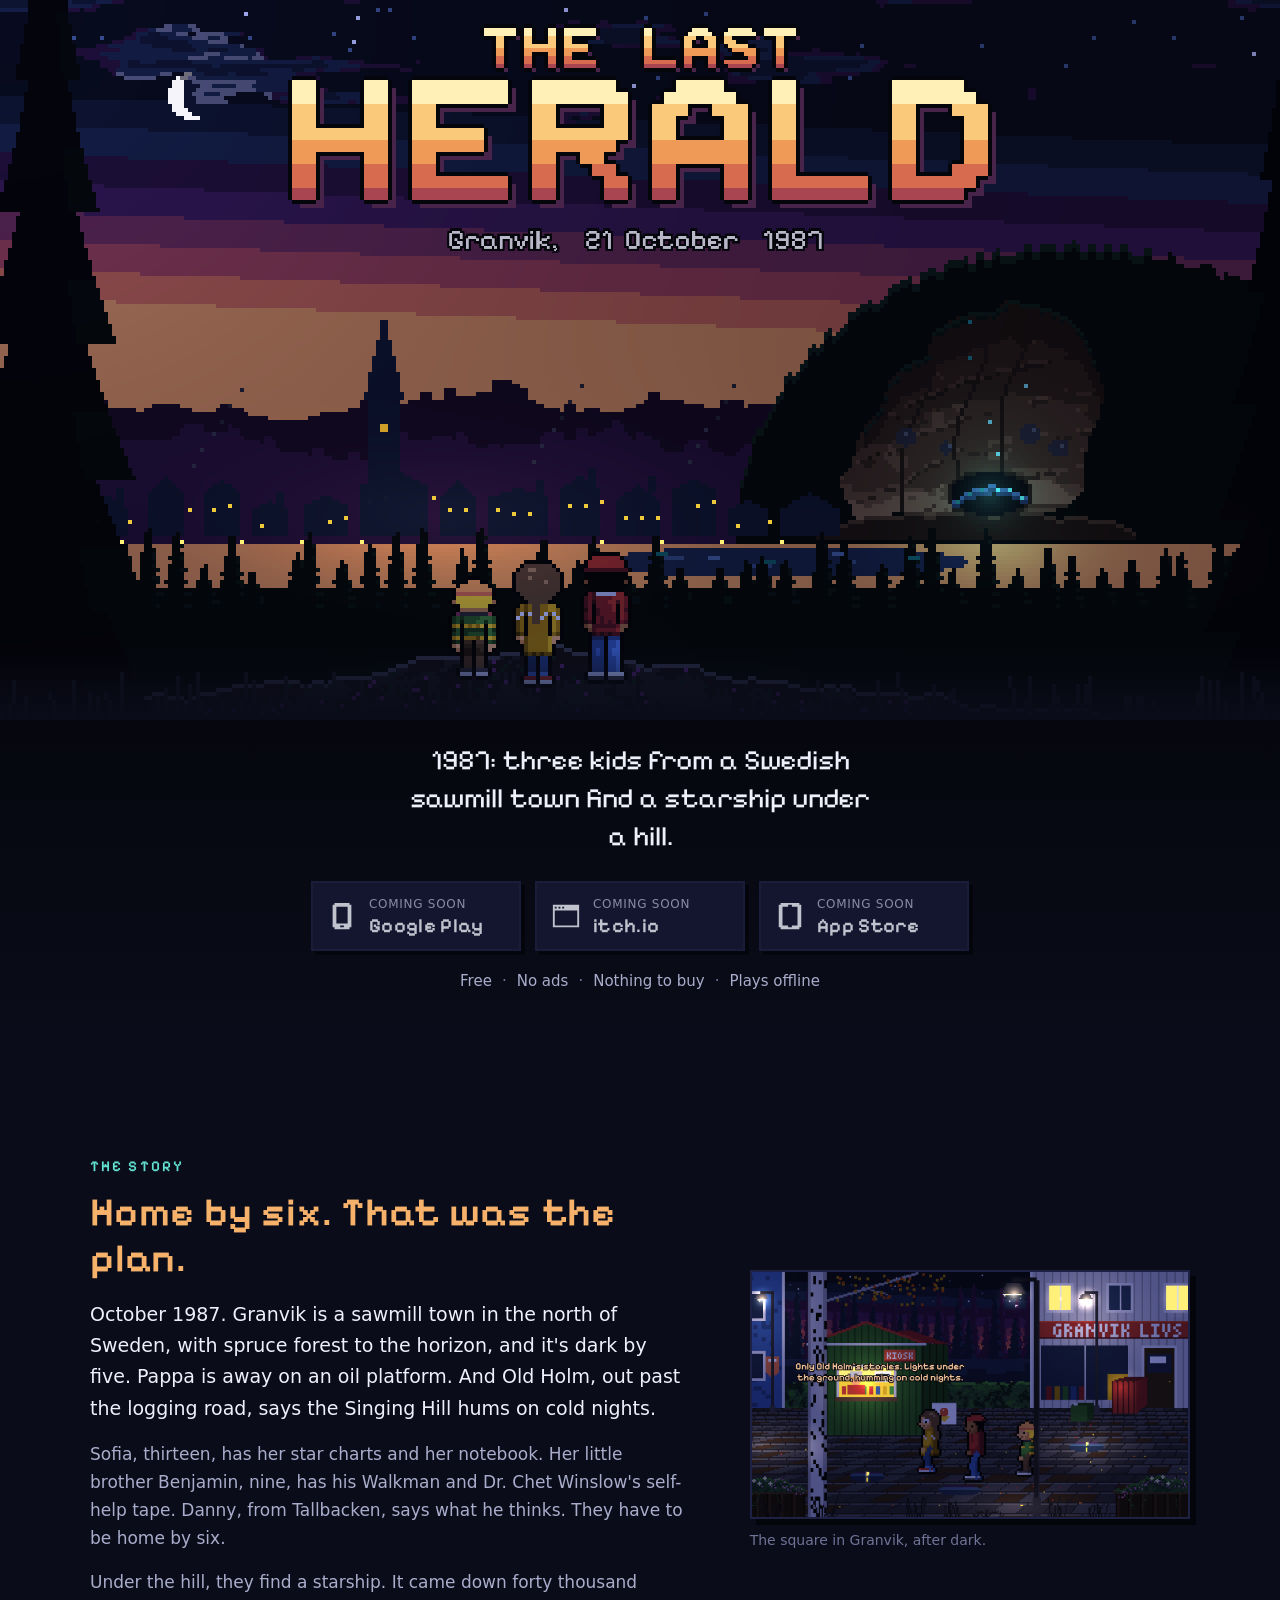
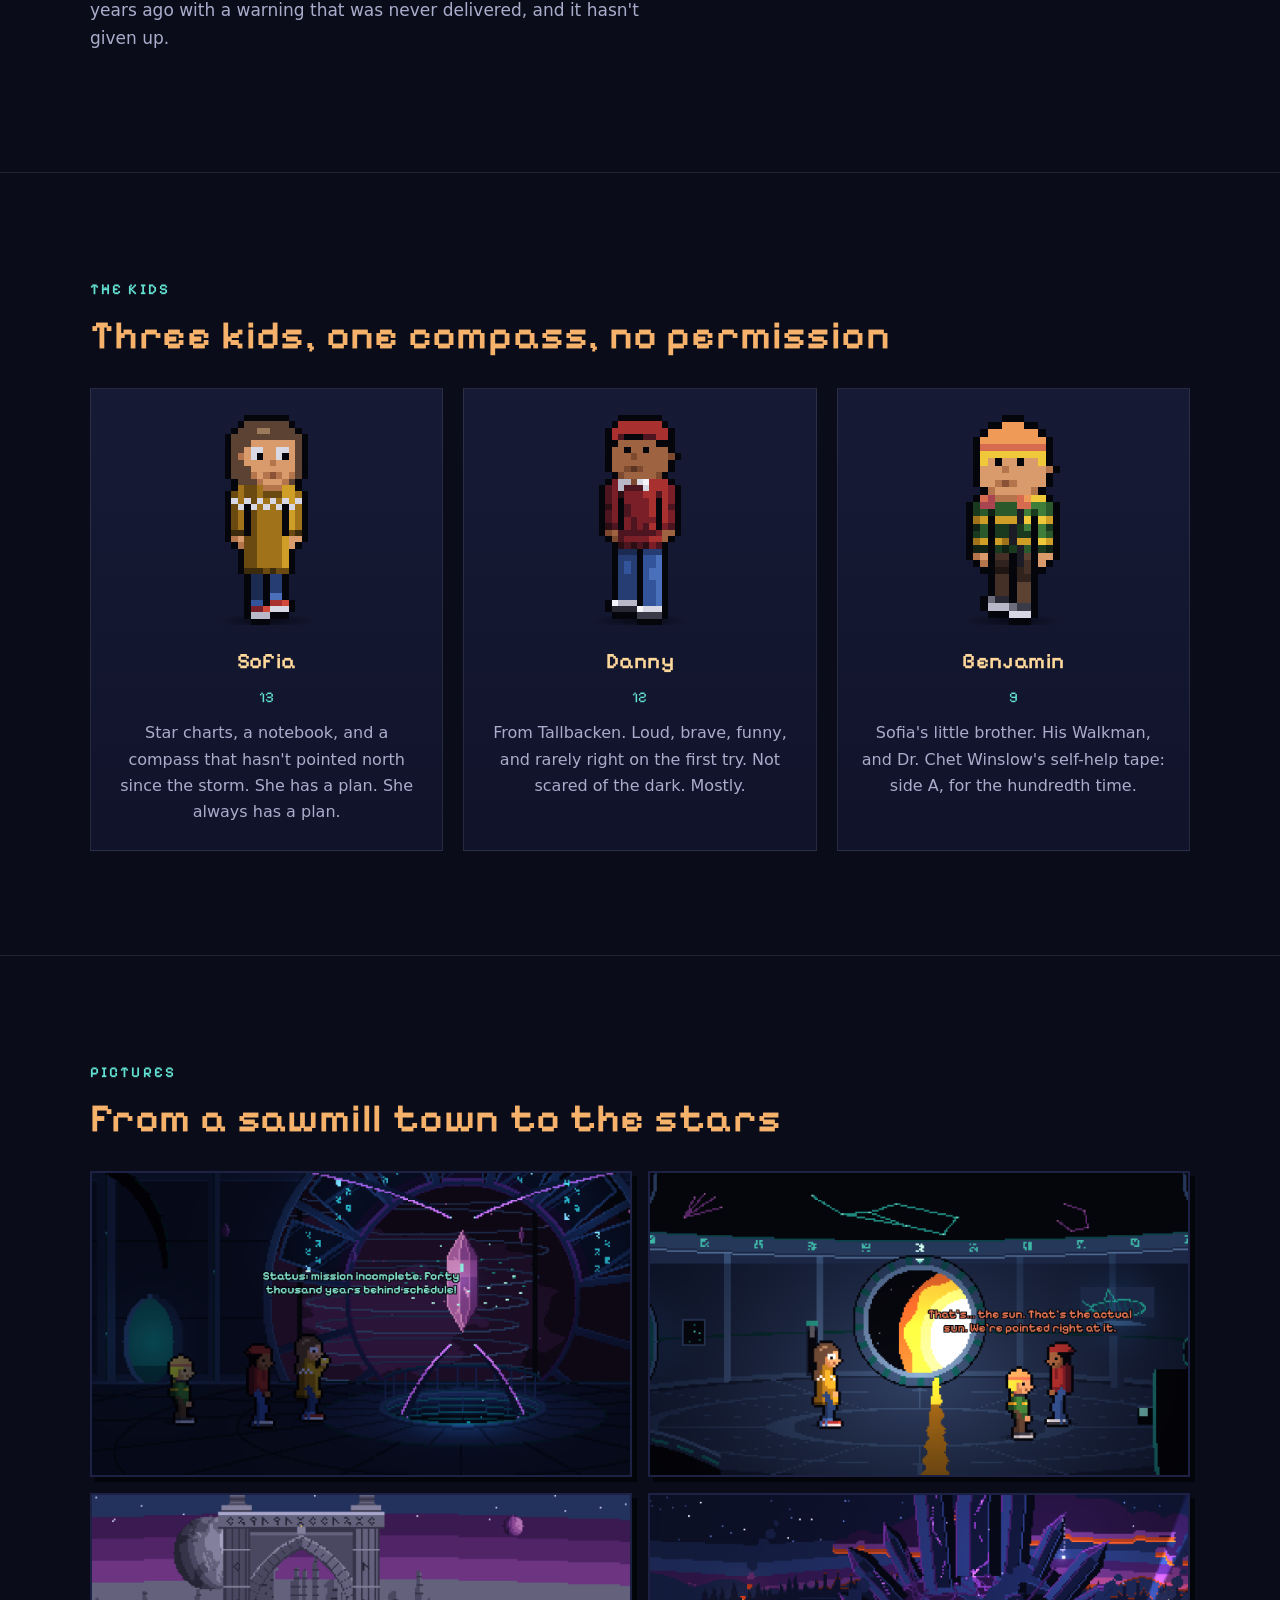
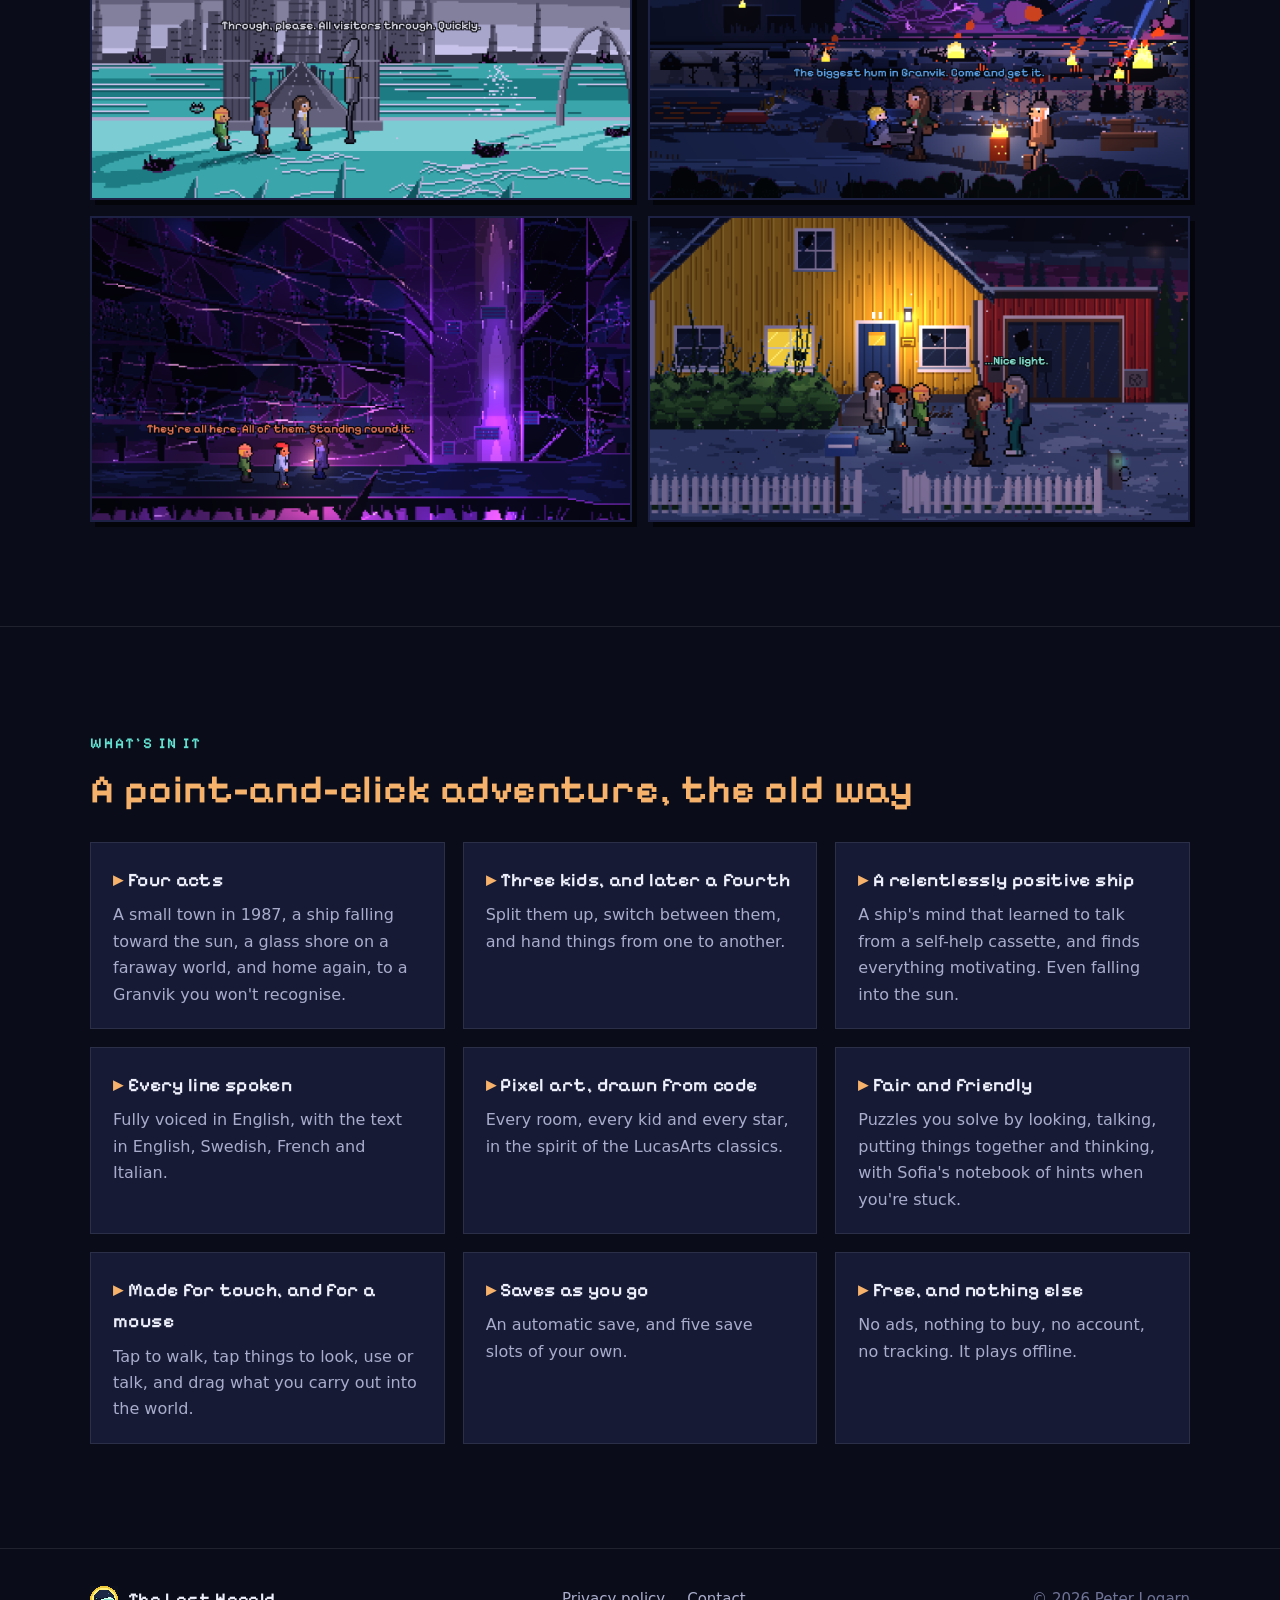
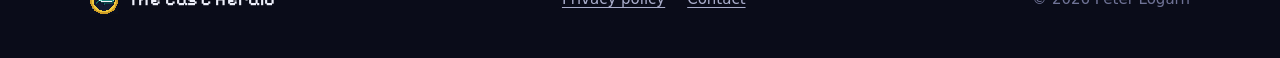
==== index.html @ 747a3407 "The Last Herald's website: the game (the story, the kids, pictures, what's in it, and buttons for Go" ====
<!doctype html>
<html lang="en">
<head>
  <meta charset="utf-8">
  <meta name="viewport" content="width=device-width, initial-scale=1">
  <title>The Last Herald</title>
  <meta name="description" content="October 1987: three kids from a Swedish sawmill town find a starship under a hill. A free point-and-click adventure in the spirit of the LucasArts classics.">
  <meta name="theme-color" content="#0a0c19">
  <link rel="icon" type="image/png" href="assets/icon-512.png">
  <link rel="apple-touch-icon" href="assets/icon-512.png">
  <meta property="og:type" content="website">
  <meta property="og:title" content="The Last Herald">
  <meta property="og:description" content="1987: three kids from a Swedish sawmill town find a starship under a hill. A free point-and-click adventure.">
  <meta property="og:image" content="https://logge.github.io/last-herald/assets/feature-graphic.png">
  <meta property="og:url" content="https://logge.github.io/last-herald/">
  <meta name="twitter:card" content="summary_large_image">
  <link rel="stylesheet" href="css/site.css">
</head>
<body>

<header class="hero">
  <div class="hero-art">
    <img class="pixel" src="assets/screens/1-title.png" width="2880" height="1620" alt="The Last Herald: three kids on a hill at dusk, looking down at Granvik and the glowing hill across the valley.">
  </div>
  <div class="hero-text wrap">
    <h1>The Last Herald</h1>
    <p class="tagline">1987: three kids from a Swedish sawmill town find a starship under a hill.</p>
    <div class="stores">
      <a class="btn soon" data-store="play" aria-disabled="true">
        <svg viewBox="0 0 16 16" aria-hidden="true"><path fill="currentColor" d="M4 1h8v1h1v12h-1v1H4v-1H3V2h1zm1 2v9h6V3zm2 10v1h2v-1z"/></svg>
        <span><small>Coming soon</small><b>Google Play</b></span>
      </a>
      <a class="btn soon" data-store="itch" aria-disabled="true">
        <svg viewBox="0 0 16 16" aria-hidden="true"><path fill="currentColor" d="M1 2h14v12H1zm1 3v8h12V5zm0-2v1h1V3zm2 0v1h1V3zm2 0v1h1V3z"/></svg>
        <span><small>Coming soon</small><b>itch.io</b></span>
      </a>
      <a class="btn soon" data-store="apple" aria-disabled="true">
        <svg viewBox="0 0 16 16" aria-hidden="true"><path fill="currentColor" d="M3 1h10v1h1v12h-1v1H3v-1H2V2h1zm1 2v10h8V3zm3-1v1h2V2zm0 11v1h2v-1z"/></svg>
        <span><small>Coming soon</small><b>App Store</b></span>
      </a>
    </div>
    <p class="facts"><span>Free</span><span>No ads</span><span>Nothing to buy</span><span>Plays offline</span></p>
  </div>
</header>

<main>
  <section id="story">
    <div class="wrap story">
      <div>
        <span class="eyebrow">The story</span>
        <h2>Home by six. That was the plan.</h2>
        <p>October 1987. Granvik is a sawmill town in the north of Sweden, with spruce forest to the horizon, and it's dark by five. Pappa is away on an oil platform. And Old Holm, out past the logging road, says the Singing Hill hums on cold nights.</p>
        <p>Sofia, thirteen, has her star charts and her notebook. Her little brother Benjamin, nine, has his Walkman and Dr. Chet Winslow's self-help tape. Danny, from Tallbacken, says what he thinks. They have to be home by six.</p>
        <p>Under the hill, they find a starship. It came down forty thousand years ago with a warning that was never delivered, and it hasn't given up.</p>
      </div>
      <figure>
        <img class="framed" src="assets/screens/2-square.png" width="2880" height="1620" loading="lazy" alt="The three kids in Granvik's square at night, by the kiosk and the grocery shop.">
        <figcaption>The square in Granvik, after dark.</figcaption>
      </figure>
    </div>
  </section>

  <section id="kids">
    <div class="wrap">
      <span class="eyebrow">The kids</span>
      <h2>Three kids, one compass, no permission</h2>
      <div class="kids">
        <article class="kid">
          <div class="stage"><img class="pixel" src="assets/kids/sofia.png" width="104" height="264" alt="Sofia, in her mustard knitted sweater and red sneakers."></div>
          <h3>Sofia</h3>
          <div class="age">13</div>
          <p>Star charts, a notebook, and a compass that hasn't pointed north since the storm. She has a plan. She always has a plan.</p>
        </article>
        <article class="kid">
          <div class="stage"><img class="pixel" src="assets/kids/danny.png" width="104" height="264" alt="Danny, in his red sweater, jeans and a red cap worn backwards."></div>
          <h3>Danny</h3>
          <div class="age">12</div>
          <p>From Tallbacken. Loud, brave, funny, and rarely right on the first try. Not scared of the dark. Mostly.</p>
        </article>
        <article class="kid">
          <div class="stage"><img class="pixel" src="assets/kids/benjamin.png" width="104" height="232" alt="Benjamin, in his striped sweater and beanie, headphones round his neck."></div>
          <h3>Benjamin</h3>
          <div class="age">9</div>
          <p>Sofia's little brother. His Walkman, and Dr. Chet Winslow's self-help tape: side A, for the hundredth time.</p>
        </article>
      </div>
    </div>
  </section>

  <section id="pictures">
    <div class="wrap">
      <span class="eyebrow">Pictures</span>
      <h2>From a sawmill town to the stars</h2>
      <div class="gallery">
        <button type="button" data-caption="Under the hill."><img src="assets/screens/3-heart.png" width="2880" height="1620" loading="lazy" alt="A crystal chamber deep inside the ship."></button>
        <button type="button" data-caption="The eye."><img src="assets/screens/4-eye.png" width="2880" height="1620" loading="lazy" alt="A domed room with a map of the stars drawn in light."></button>
        <button type="button" data-caption="A glass shore."><img src="assets/screens/5-shore.png" width="2880" height="1620" loading="lazy" alt="The kids on a shore of glass under a violet sky, a gate and spires behind them."></button>
        <button type="button" data-caption="The church hill."><img src="assets/screens/6-hill.png" width="2880" height="1620" loading="lazy" alt="A church on a hill above a town at night."></button>
        <button type="button" data-caption="Deep inside."><img src="assets/screens/7-hiveheart.png" width="2880" height="1620" loading="lazy" alt="A vast violet hollow, a crystal column at its end."></button>
        <button type="button" data-caption="The porch light."><img src="assets/screens/8-porch.png" width="2880" height="1620" loading="lazy" alt="A house at dusk with its porch light on."></button>
      </div>
    </div>
  </section>

  <section id="features">
    <div class="wrap">
      <span class="eyebrow">What's in it</span>
      <h2>A point-and-click adventure, the old way</h2>
      <div class="features">
        <div class="feature"><h3>Four acts</h3><p>A small town in 1987, a ship falling toward the sun, a glass shore on a faraway world, and home again, to a Granvik you won't recognise.</p></div>
        <div class="feature"><h3>Three kids, and later a fourth</h3><p>Split them up, switch between them, and hand things from one to another.</p></div>
        <div class="feature"><h3>A relentlessly positive ship</h3><p>A ship's mind that learned to talk from a self-help cassette, and finds everything motivating. Even falling into the sun.</p></div>
        <div class="feature"><h3>Every line spoken</h3><p>Fully voiced in English, with the text in English, Swedish, French and Italian.</p></div>
        <div class="feature"><h3>Pixel art, drawn from code</h3><p>Every room, every kid and every star, in the spirit of the LucasArts classics.</p></div>
        <div class="feature"><h3>Fair and friendly</h3><p>Puzzles you solve by looking, talking, putting things together and thinking, with Sofia's notebook of hints when you're stuck.</p></div>
        <div class="feature"><h3>Made for touch, and for a mouse</h3><p>Tap to walk, tap things to look, use or talk, and drag what you carry out into the world.</p></div>
        <div class="feature"><h3>Saves as you go</h3><p>An automatic save, and five save slots of your own.</p></div>
        <div class="feature"><h3>Free, and nothing else</h3><p>No ads, nothing to buy, no account, no tracking. It plays offline.</p></div>
      </div>
    </div>
  </section>
</main>

<footer>
  <div class="wrap">
    <a class="brand" href="./"><img class="pixel" src="assets/icon-512.png" alt="">The Last Herald</a>
    <nav>
      <a href="privacy/">Privacy policy</a>
      <a href="mailto:peterlogarn294@gmail.com">Contact</a>
    </nav>
    <span>© 2026 Peter Logarn</span>
  </div>
</footer>

<dialog class="lightbox" aria-label="Picture">
  <img src="" alt="">
  <div class="bar">
    <button type="button" data-go="-1" aria-label="Previous picture">◀</button>
    <span class="caption"></span>
    <span>
      <button type="button" data-go="1" aria-label="Next picture">▶</button>
      <button type="button" data-close aria-label="Close">✕</button>
    </span>
  </div>
</dialog>

<script src="js/site.js"></script>
</body>
</html>
---- css/site.css ----
/* The Last Herald: the website. One stylesheet for both pages. */

@font-face {
  font-family: 'Pixelify Sans';
  font-style: normal;
  font-weight: 400;
  font-display: swap;
  src: url(../fonts/pixelify-sans-latin-400-normal.woff2) format('woff2');
  unicode-range: U+0000-00FF, U+0131, U+0152-0153, U+02BB-02BC, U+02C6, U+02DA, U+02DC, U+0304, U+0308, U+0329, U+2000-206F, U+20AC, U+2122, U+2191, U+2193, U+2212, U+2215, U+FEFF, U+FFFD;
}
@font-face {
  font-family: 'Pixelify Sans';
  font-style: normal;
  font-weight: 400;
  font-display: swap;
  src: url(../fonts/pixelify-sans-latin-ext-400-normal.woff2) format('woff2');
  unicode-range: U+0100-02BA, U+02BD-02C5, U+02C7-02CC, U+02CE-02D7, U+02DD-02FF, U+0304, U+0308, U+0329, U+1D00-1DBF, U+1E00-1E9F, U+1EF2-1EFF, U+2020, U+20A0-20AB, U+20AD-20C0, U+2113, U+2C60-2C7F, U+A720-A7FF;
}
@font-face {
  font-family: 'Pixelify Sans';
  font-style: normal;
  font-weight: 600;
  font-display: swap;
  src: url(../fonts/pixelify-sans-latin-600-normal.woff2) format('woff2');
  unicode-range: U+0000-00FF, U+0131, U+0152-0153, U+02BB-02BC, U+02C6, U+02DA, U+02DC, U+0304, U+0308, U+0329, U+2000-206F, U+20AC, U+2122, U+2191, U+2193, U+2212, U+2215, U+FEFF, U+FFFD;
}
@font-face {
  font-family: 'Pixelify Sans';
  font-style: normal;
  font-weight: 600;
  font-display: swap;
  src: url(../fonts/pixelify-sans-latin-ext-600-normal.woff2) format('woff2');
  unicode-range: U+0100-02BA, U+02BD-02C5, U+02C7-02CC, U+02CE-02D7, U+02DD-02FF, U+0304, U+0308, U+0329, U+1D00-1DBF, U+1E00-1E9F, U+1EF2-1EFF, U+2020, U+20A0-20AB, U+20AD-20C0, U+2113, U+2C60-2C7F, U+A720-A7FF;
}

:root {
  /* The night over Granvik, the logo's sunset gold, the glass shore's teal, the hive's violet */
  --bg: #0a0c19;
  --bg-2: #10132a;
  --panel: #161a35;
  --panel-2: #1d2244;
  --line: rgba(255, 255, 255, 0.09);
  --ink: #eef0fb;
  --muted: #a9adcb;
  --dim: #6f7396;
  --gold: #f6b26b;
  --gold-2: #ffd99c;
  --ember: #e8743b;
  --teal: #62e0d0;
  --violet: #a487ff;
  --pixel: 'Pixelify Sans', 'Courier New', monospace;
  --text: system-ui, -apple-system, 'Segoe UI', Roboto, 'Helvetica Neue', Arial, sans-serif;
  color-scheme: dark;
}

* { box-sizing: border-box; }
html { scroll-behavior: smooth; }
body {
  margin: 0;
  background: var(--bg);
  color: var(--ink);
  font: 17px/1.65 var(--text);
  -webkit-font-smoothing: antialiased;
}
img { display: block; max-width: 100%; height: auto; }
a { color: var(--gold-2); text-underline-offset: 3px; }
a:hover { color: #fff; }
.pixel { image-rendering: pixelated; image-rendering: crisp-edges; }

.wrap { width: min(1100px, 100% - 32px); margin-inline: auto; }
h1, h2, h3, .eyebrow, .btn, .brand { font-family: var(--pixel); font-weight: 600; letter-spacing: 0.02em; }
h2 { font-size: clamp(28px, 4vw, 40px); line-height: 1.15; margin: 0 0 18px; color: var(--gold); }
h3 { font-size: 22px; margin: 0 0 6px; }
.eyebrow { display: block; color: var(--teal); font-size: 15px; letter-spacing: 0.14em; text-transform: uppercase; margin-bottom: 10px; }
section { padding: clamp(56px, 9vw, 104px) 0; }
section + section { border-top: 1px solid var(--line); }

/* ---- The top: the title picture, the pitch, the stores ---- */
.hero { position: relative; background: #04050b; }
.hero-art { position: relative; }
.hero-art img { width: min(100%, calc(80vh * 16 / 9)); height: auto; margin: 0 auto; } /* all of it, the logo and the kids, as big as the screen allows (the night of its edges either side) */
.hero-art::after { /* fading down into the page */
  content: ''; position: absolute; inset: auto 0 0 0; height: 10%;
  background: linear-gradient(to bottom, rgba(4, 5, 11, 0), var(--bg));
}
.hero-text { position: relative; padding: 22px 0 56px; text-align: center; }
.hero { background: linear-gradient(to bottom, #04050b 60%, var(--bg)); }
.hero-text h1 { position: absolute; width: 1px; height: 1px; overflow: hidden; clip: rect(0 0 0 0); } /* the logo says it */
.tagline { font-family: var(--pixel); font-weight: 400; font-size: clamp(20px, 2.8vw, 28px); line-height: 1.35; margin: 0 auto 26px; max-width: 30ch; color: var(--ink); }
.facts { color: var(--muted); font-size: 15px; margin: 18px 0 0; }
.facts span + span::before { content: '·'; margin: 0 10px; color: var(--dim); }

.stores { display: flex; flex-wrap: wrap; gap: 14px; justify-content: center; }
.btn {
  display: inline-flex; align-items: center; gap: 12px; min-width: 210px;
  padding: 12px 18px 12px 14px; text-decoration: none; text-align: left;
  color: var(--ink); background: var(--panel); border: 2px solid var(--panel-2);
  box-shadow: 4px 4px 0 #04050b; transition: transform 0.12s, box-shadow 0.12s, border-color 0.12s;
}
.btn svg { flex: none; width: 30px; height: 30px; }
.btn small { display: block; font-family: var(--text); font-weight: 500; font-size: 12px; letter-spacing: 0.06em; text-transform: uppercase; color: var(--muted); }
.btn b { display: block; font-size: 20px; font-weight: 600; line-height: 1.1; }
.btn.live { border-color: var(--gold); color: var(--ink); }
.btn.live small { color: var(--gold-2); }
.btn.live:hover { transform: translate(-2px, -2px); box-shadow: 6px 6px 0 #04050b; color: #fff; }
.btn.soon { cursor: default; opacity: 0.8; }

/* ---- The story ---- */
.story { display: grid; grid-template-columns: 1.15fr 0.85fr; gap: clamp(28px, 5vw, 64px); align-items: center; }
.story p { color: var(--muted); margin: 0 0 16px; }
.story p:first-of-type { color: var(--ink); font-size: 19px; }
.story figure { margin: 0; }
.framed { border: 2px solid var(--panel-2); box-shadow: 6px 6px 0 #04050b; background: #000; }
figcaption { color: var(--dim); font-size: 14px; margin-top: 10px; }

/* ---- The kids ---- */
.kids { display: grid; grid-template-columns: repeat(3, 1fr); gap: 20px; margin-top: 30px; }
.kid { background: linear-gradient(to bottom, var(--panel), var(--bg-2)); border: 1px solid var(--line); padding: 26px 22px 24px; text-align: center; }
.kid .stage {
  height: 210px; display: flex; align-items: flex-end; justify-content: center; margin-bottom: 18px;
  background: radial-gradient(ellipse 70px 10px at 50% calc(100% - 4px), rgba(0, 0, 0, 0.55), transparent 70%);
}
.kid .stage img { height: auto; width: auto; max-height: 100%; }
.kid h3 { color: var(--gold-2); }
.kid .age { font-family: var(--pixel); color: var(--teal); font-size: 15px; margin-bottom: 10px; }
.kid p { color: var(--muted); margin: 0; font-size: 16px; }

/* ---- Pictures ---- */
.gallery { display: grid; grid-template-columns: repeat(2, 1fr); gap: 16px; margin-top: 30px; }
.gallery button { padding: 0; border: 2px solid var(--panel-2); background: #000; cursor: zoom-in; box-shadow: 5px 5px 0 #04050b; transition: transform 0.12s, border-color 0.12s; }
.gallery button:hover, .gallery button:focus-visible { transform: translate(-2px, -2px); border-color: var(--gold); outline: none; }
.gallery img { width: 100%; height: auto; aspect-ratio: 16 / 9; }

dialog.lightbox { padding: 0; border: 0; background: transparent; max-width: min(1440px, 96vw); width: 100%; }
dialog.lightbox::backdrop { background: rgba(3, 4, 10, 0.92); }
.lightbox img { width: 100%; height: auto; border: 2px solid var(--panel-2); }
.lightbox .bar { display: flex; justify-content: space-between; align-items: center; gap: 12px; margin-top: 10px; font-family: var(--pixel); color: var(--muted); }
.lightbox button { font: 600 18px var(--pixel); color: var(--ink); background: var(--panel); border: 2px solid var(--panel-2); padding: 6px 14px; cursor: pointer; }
.lightbox button:hover { border-color: var(--gold); }

/* ---- What's in it ---- */
.features { display: grid; grid-template-columns: repeat(3, 1fr); gap: 18px; margin-top: 30px; }
.feature { background: var(--panel); border: 1px solid var(--line); padding: 22px 22px 20px; }
.feature h3 { font-size: 19px; color: var(--ink); }
.feature h3::before { content: '▸ '; color: var(--gold); }
.feature p { color: var(--muted); margin: 0; font-size: 16px; }

/* ---- The end of the page ---- */
footer { border-top: 1px solid var(--line); padding: 36px 0 44px; color: var(--dim); font-size: 15px; }
footer .wrap { display: flex; flex-wrap: wrap; gap: 10px 26px; align-items: center; justify-content: space-between; }
footer nav { display: flex; flex-wrap: wrap; gap: 8px 22px; }
footer a { color: var(--muted); }
.brand { display: inline-flex; align-items: center; gap: 10px; color: var(--ink); text-decoration: none; font-size: 18px; }
.brand img { width: 28px; height: 28px; }

/* ---- The privacy page ---- */
.top { border-bottom: 1px solid var(--line); padding: 16px 0; background: var(--bg-2); }
.doc { padding: 56px 0 72px; }
.doc .wrap { max-width: 760px; }
.doc h1 { font-size: clamp(30px, 5vw, 44px); line-height: 1.1; color: var(--gold); margin: 0 0 8px; }
.doc .updated { color: var(--dim); margin: 0 0 32px; }
.doc h2 { font-size: 24px; color: var(--gold-2); margin: 40px 0 10px; }
.doc p, .doc li { color: var(--muted); }
.doc strong { color: var(--ink); font-weight: 600; }
.doc .short { background: var(--panel); border-left: 4px solid var(--teal); padding: 16px 20px; color: var(--ink); }

@media (max-width: 820px) {
  .story { grid-template-columns: 1fr; }
  .kids, .features { grid-template-columns: 1fr; }
  .kid .stage { height: 170px; }
  .gallery { grid-template-columns: 1fr; }
}
@media (max-width: 520px) {
  body { font-size: 16px; }
  .btn { min-width: 0; width: 100%; }
  .hero-text { padding-top: 14px; }
}
@media (prefers-reduced-motion: reduce) {
  html { scroll-behavior: auto; }
  .btn, .gallery button { transition: none; }
}
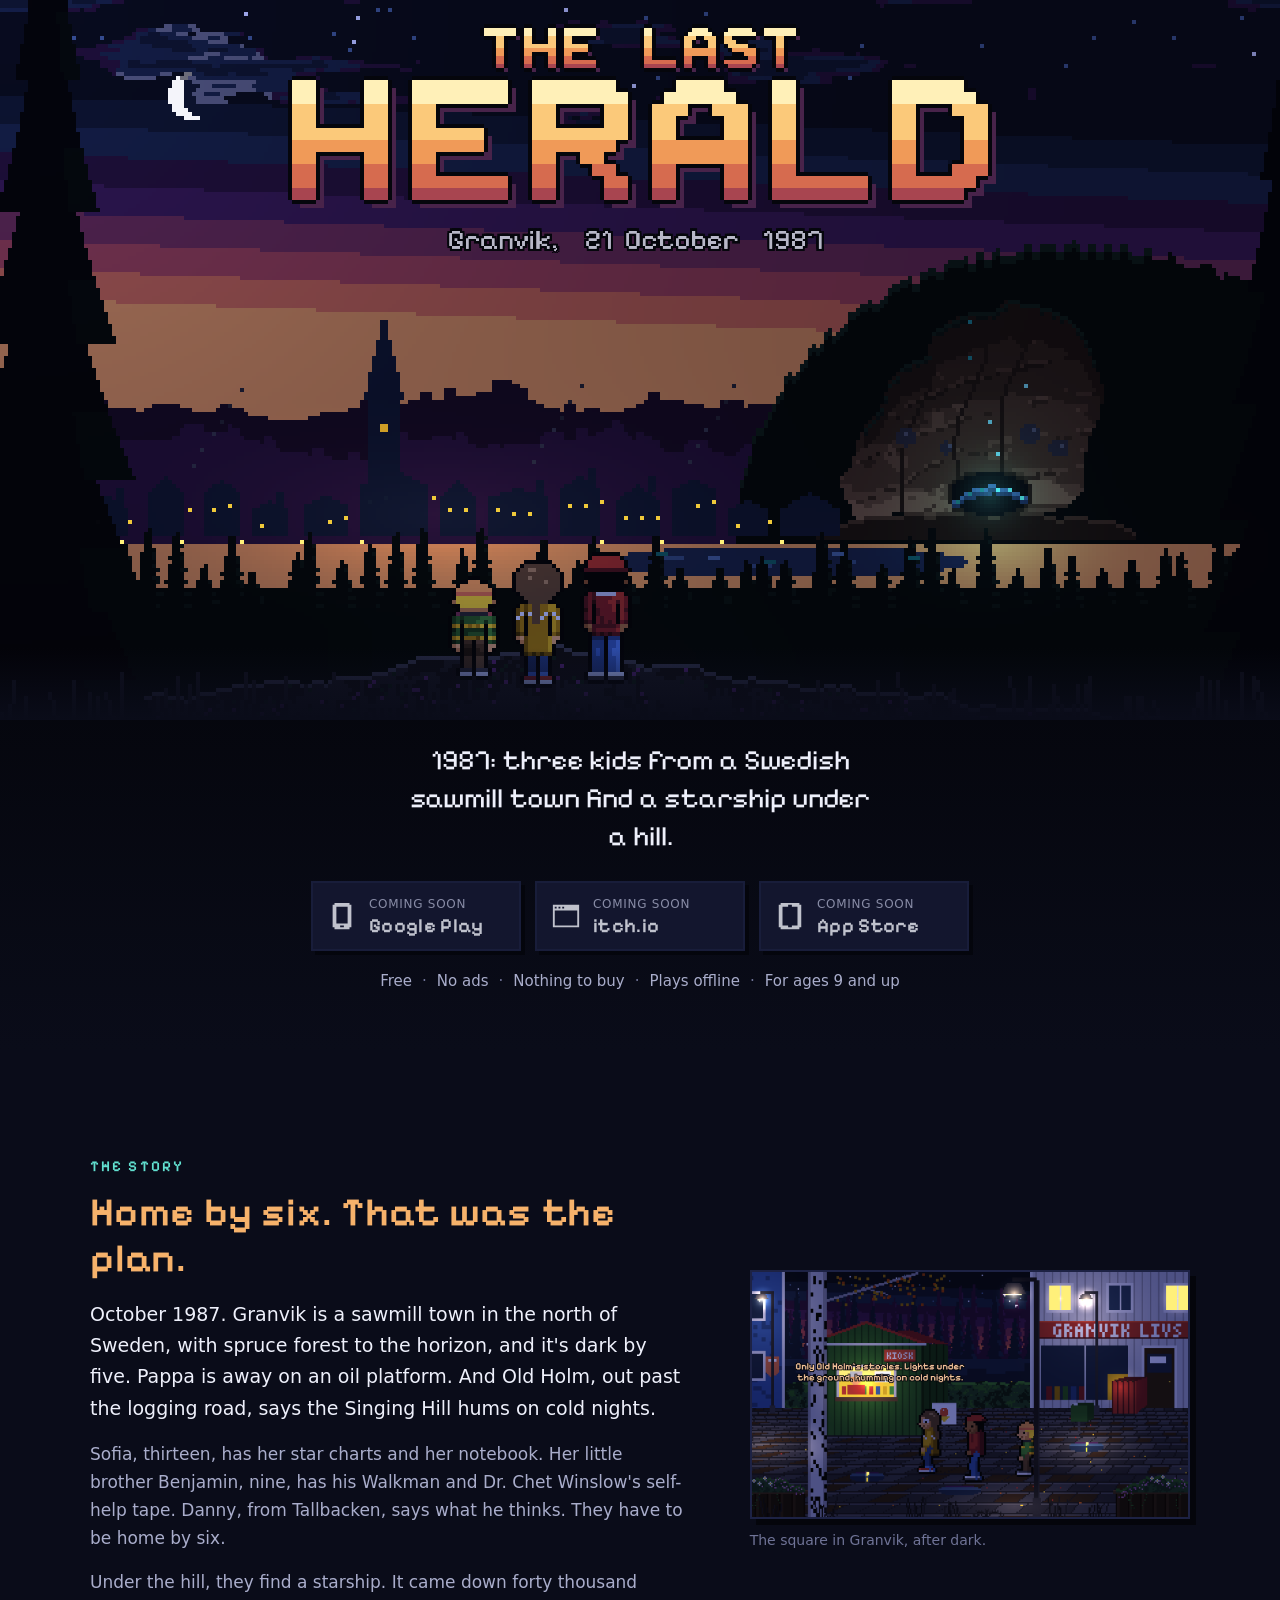
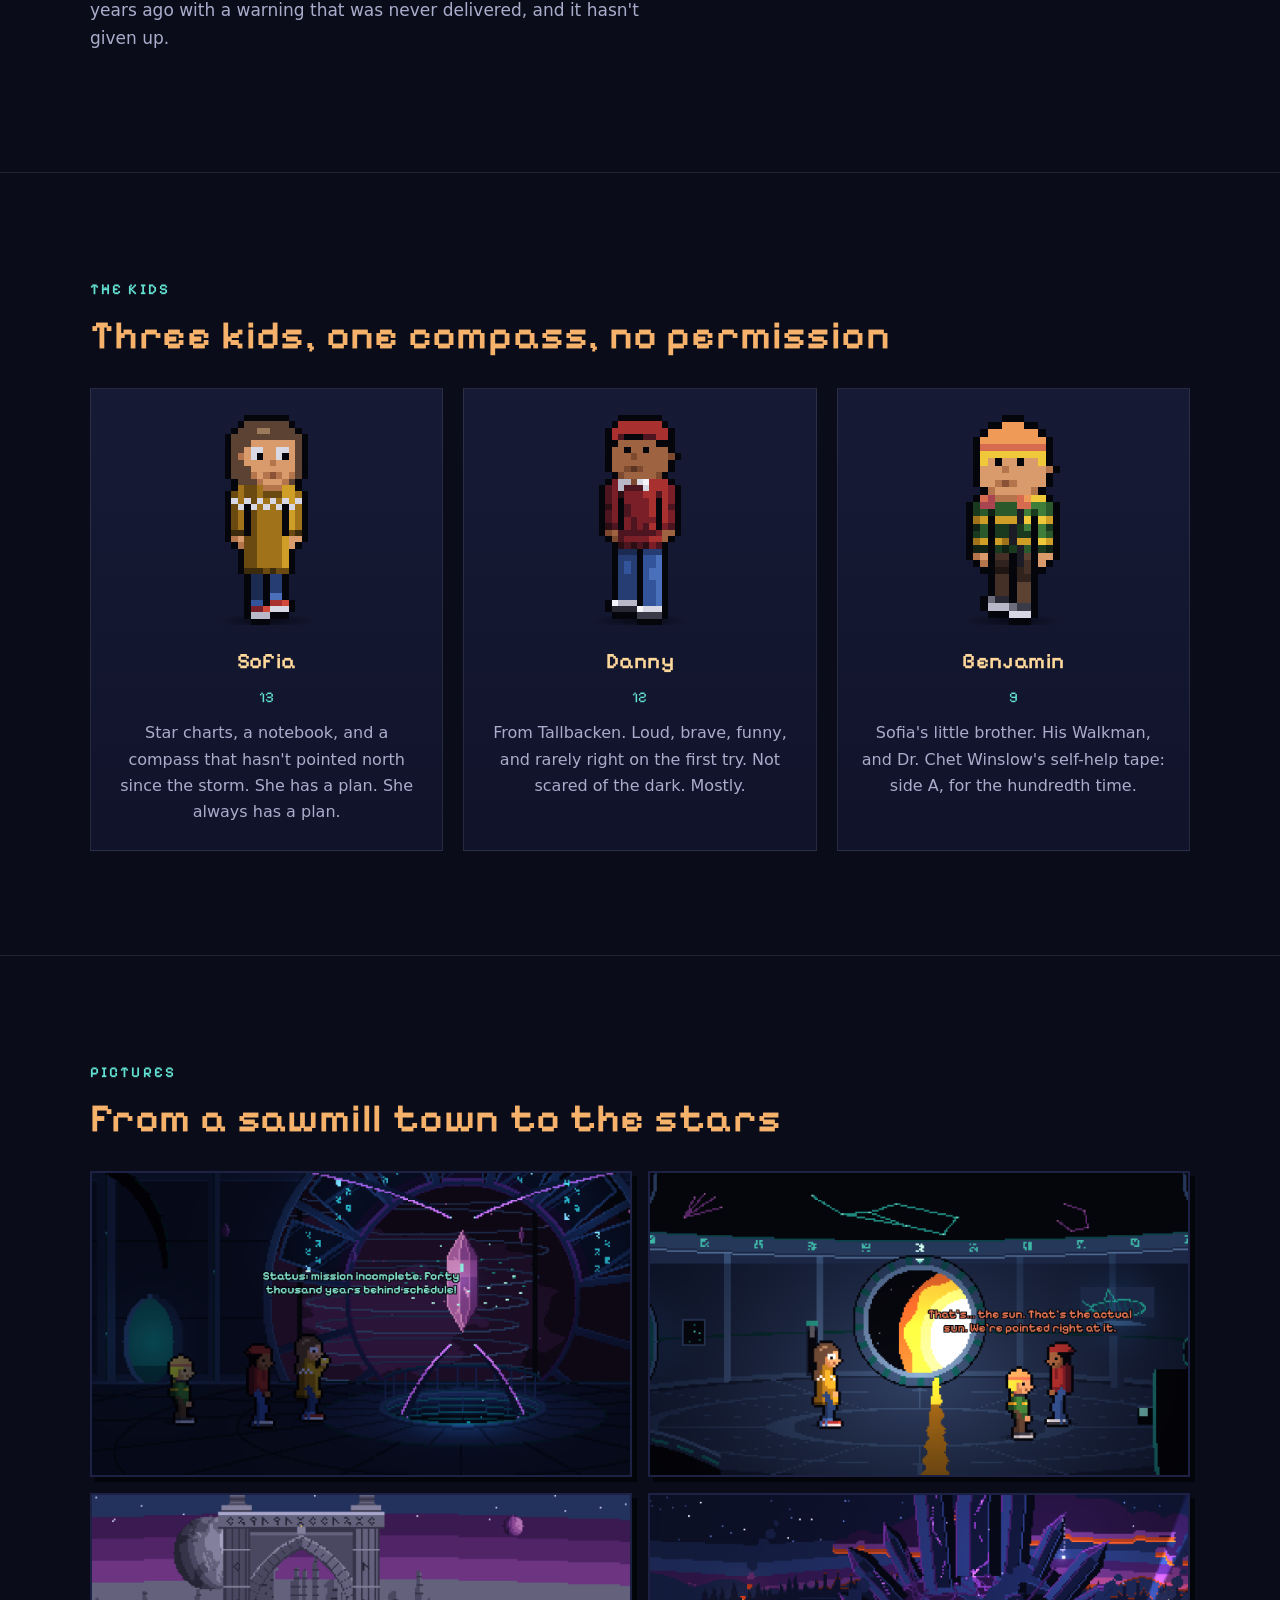
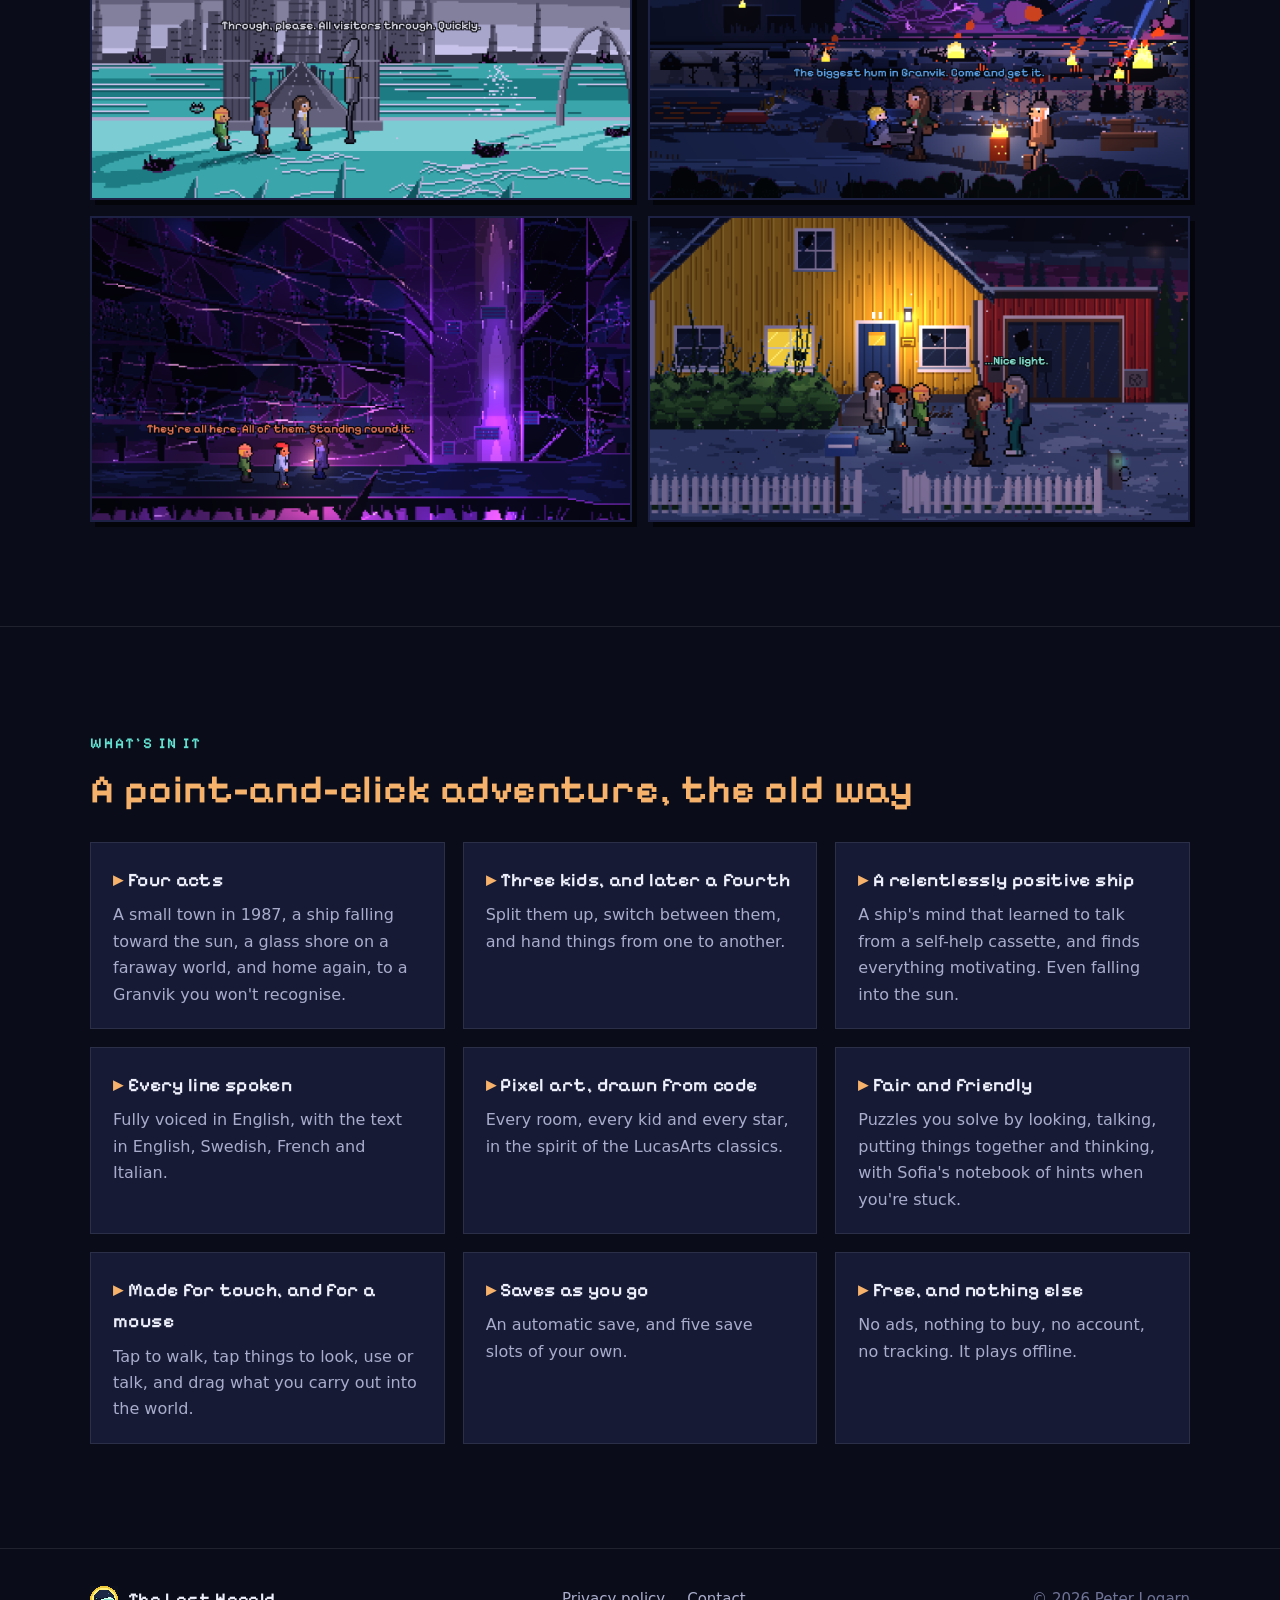
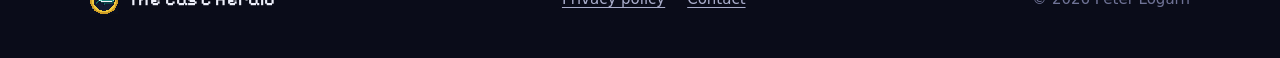
==== commit de8cf80d: "Made for ages 9 and up: the privacy policy's Children section speaks to children and parents (nothin" ====
--- a/index.html
+++ b/index.html
@@ -39,7 +39,7 @@
         <span><small>Coming soon</small><b>App Store</b></span>
       </a>
     </div>
-    <p class="facts"><span>Free</span><span>No ads</span><span>Nothing to buy</span><span>Plays offline</span></p>
+    <p class="facts"><span>Free</span><span>No ads</span><span>Nothing to buy</span><span>Plays offline</span><span>For ages 9 and up</span></p>
   </div>
 </header>
 
@@ -133,7 +133,7 @@
 </footer>
 
 <dialog class="lightbox" aria-label="Picture">
-  <img src="" alt="">
+  <img alt="">
   <div class="bar">
     <button type="button" data-go="-1" aria-label="Previous picture">◀</button>
     <span class="caption"></span>
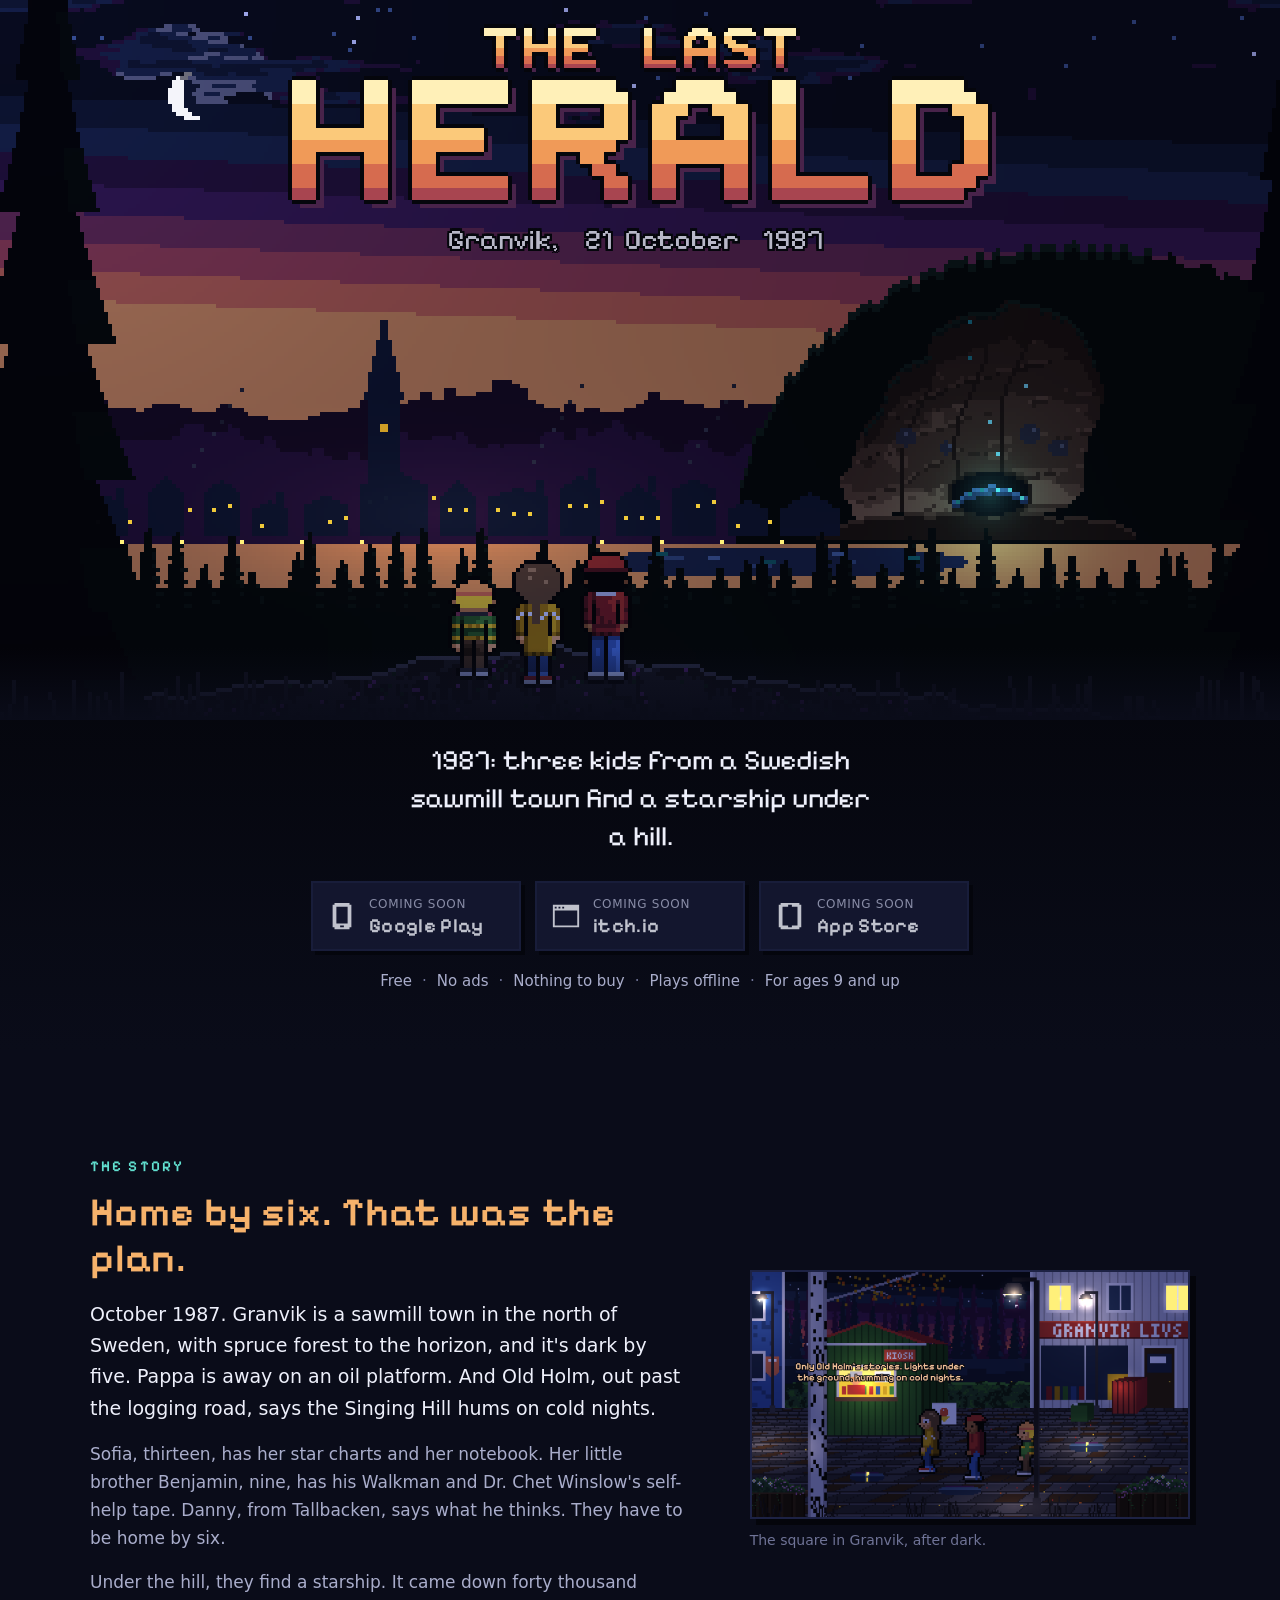
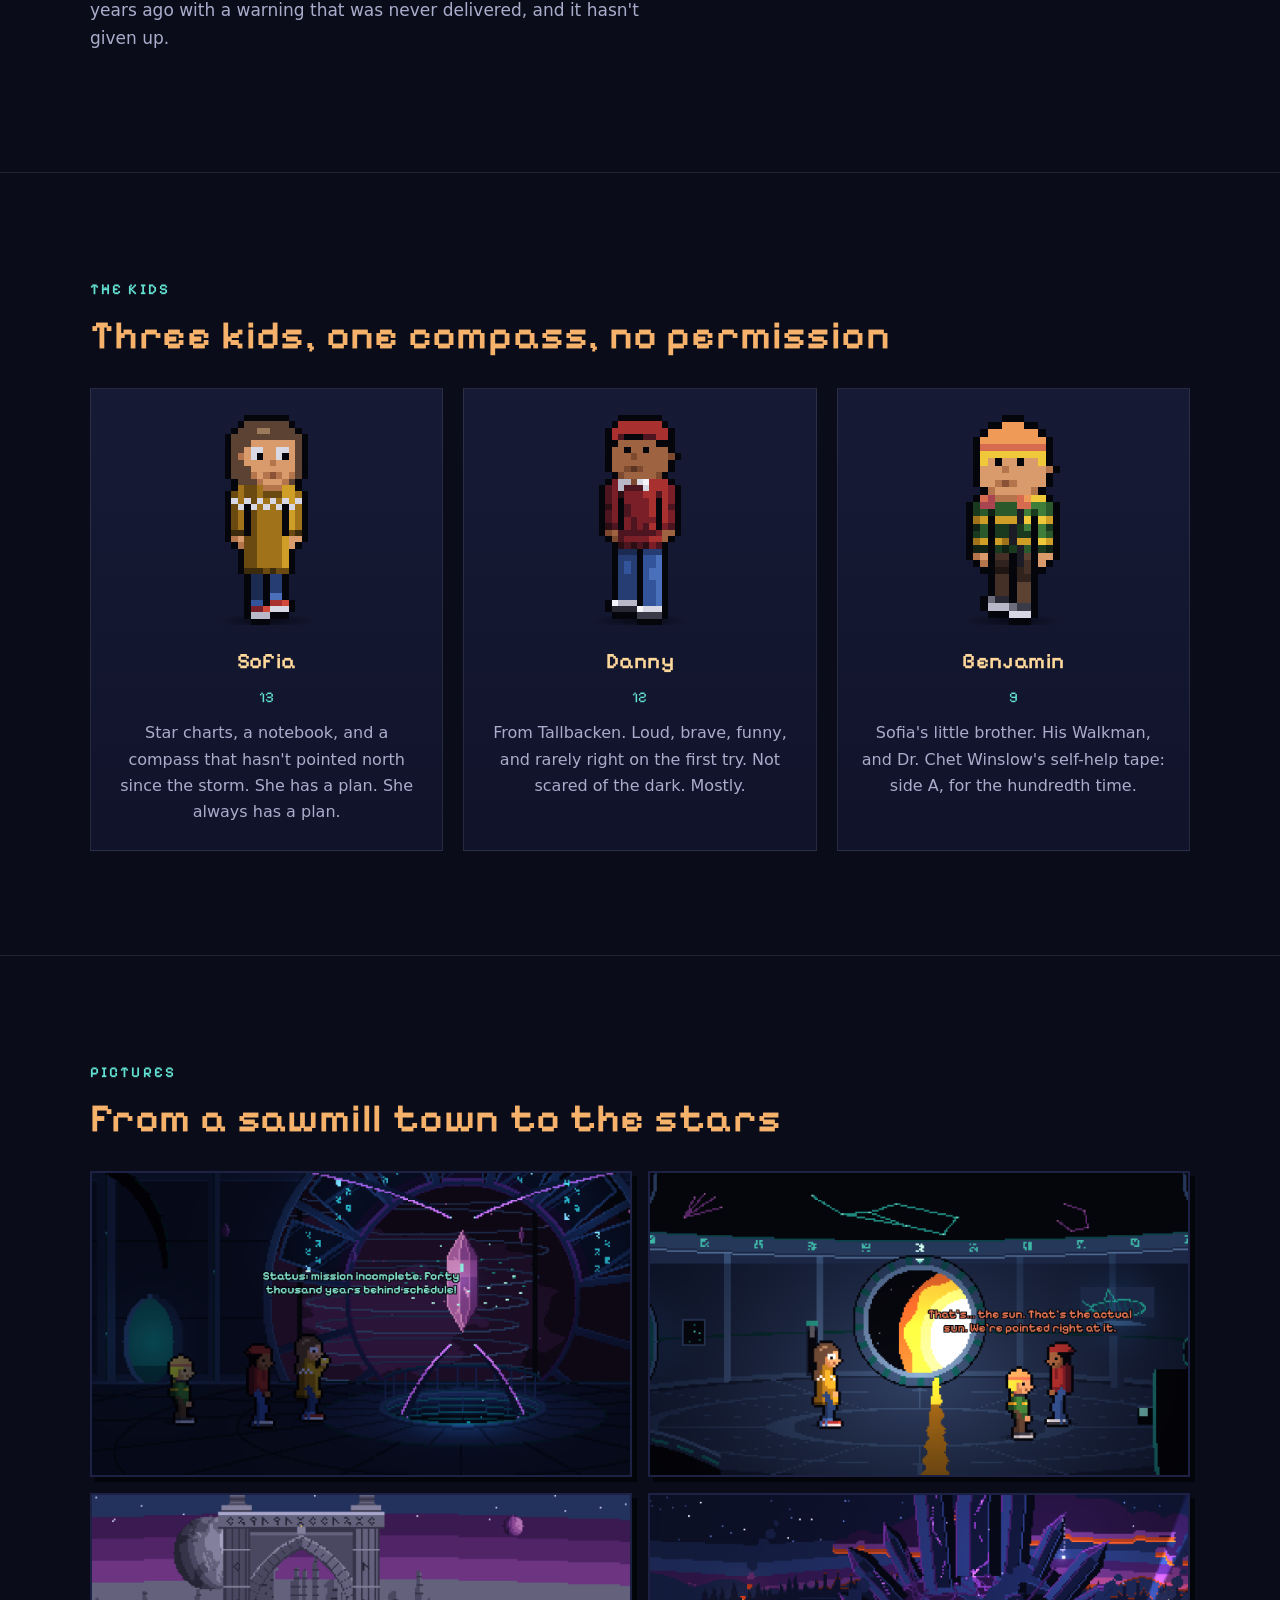
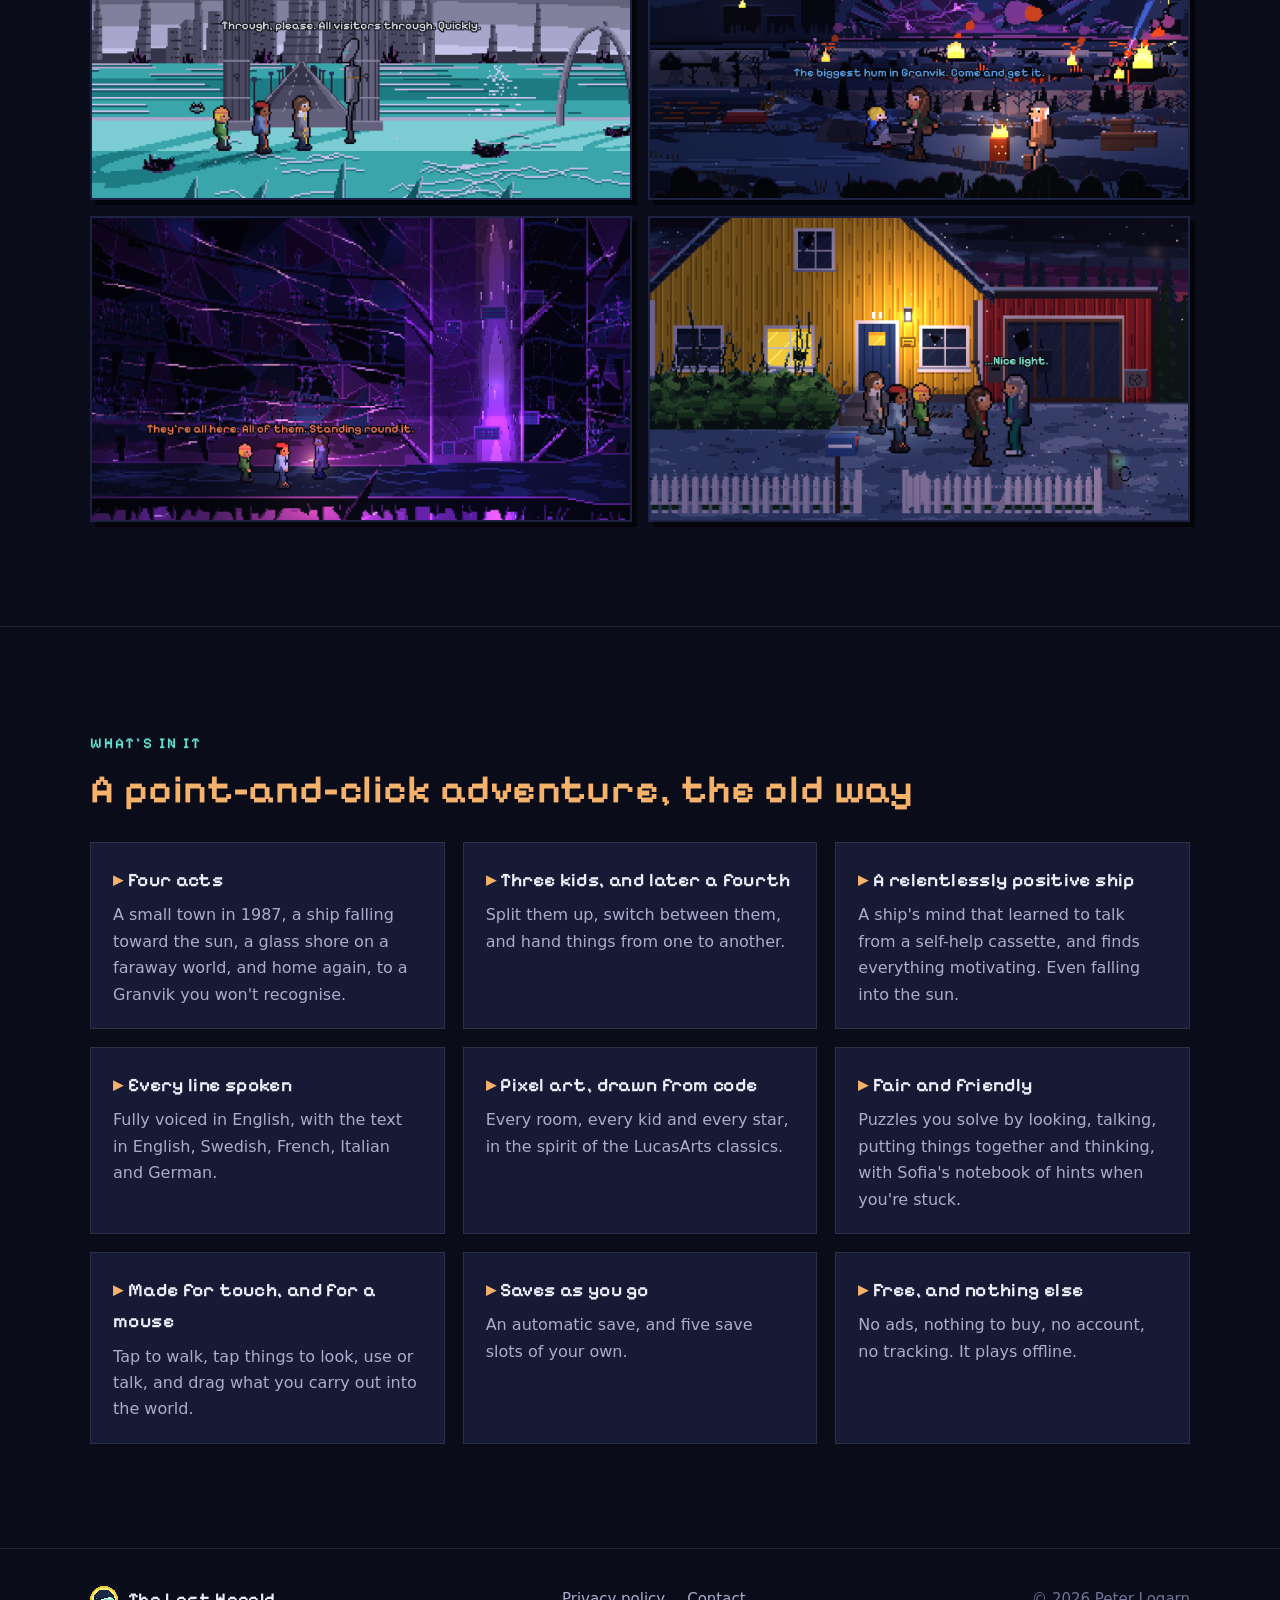
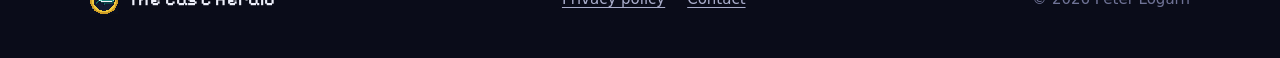
==== commit 2fe41b98: "German on the front page's list of the game's languages: the text in English, Swedish, French, Itali" ====
--- a/index.html
+++ b/index.html
@@ -110,7 +110,7 @@
         <div class="feature"><h3>Four acts</h3><p>A small town in 1987, a ship falling toward the sun, a glass shore on a faraway world, and home again, to a Granvik you won't recognise.</p></div>
         <div class="feature"><h3>Three kids, and later a fourth</h3><p>Split them up, switch between them, and hand things from one to another.</p></div>
         <div class="feature"><h3>A relentlessly positive ship</h3><p>A ship's mind that learned to talk from a self-help cassette, and finds everything motivating. Even falling into the sun.</p></div>
-        <div class="feature"><h3>Every line spoken</h3><p>Fully voiced in English, with the text in English, Swedish, French and Italian.</p></div>
+        <div class="feature"><h3>Every line spoken</h3><p>Fully voiced in English, with the text in English, Swedish, French, Italian and German.</p></div>
         <div class="feature"><h3>Pixel art, drawn from code</h3><p>Every room, every kid and every star, in the spirit of the LucasArts classics.</p></div>
         <div class="feature"><h3>Fair and friendly</h3><p>Puzzles you solve by looking, talking, putting things together and thinking, with Sofia's notebook of hints when you're stuck.</p></div>
         <div class="feature"><h3>Made for touch, and for a mouse</h3><p>Tap to walk, tap things to look, use or talk, and drag what you carry out into the world.</p></div>
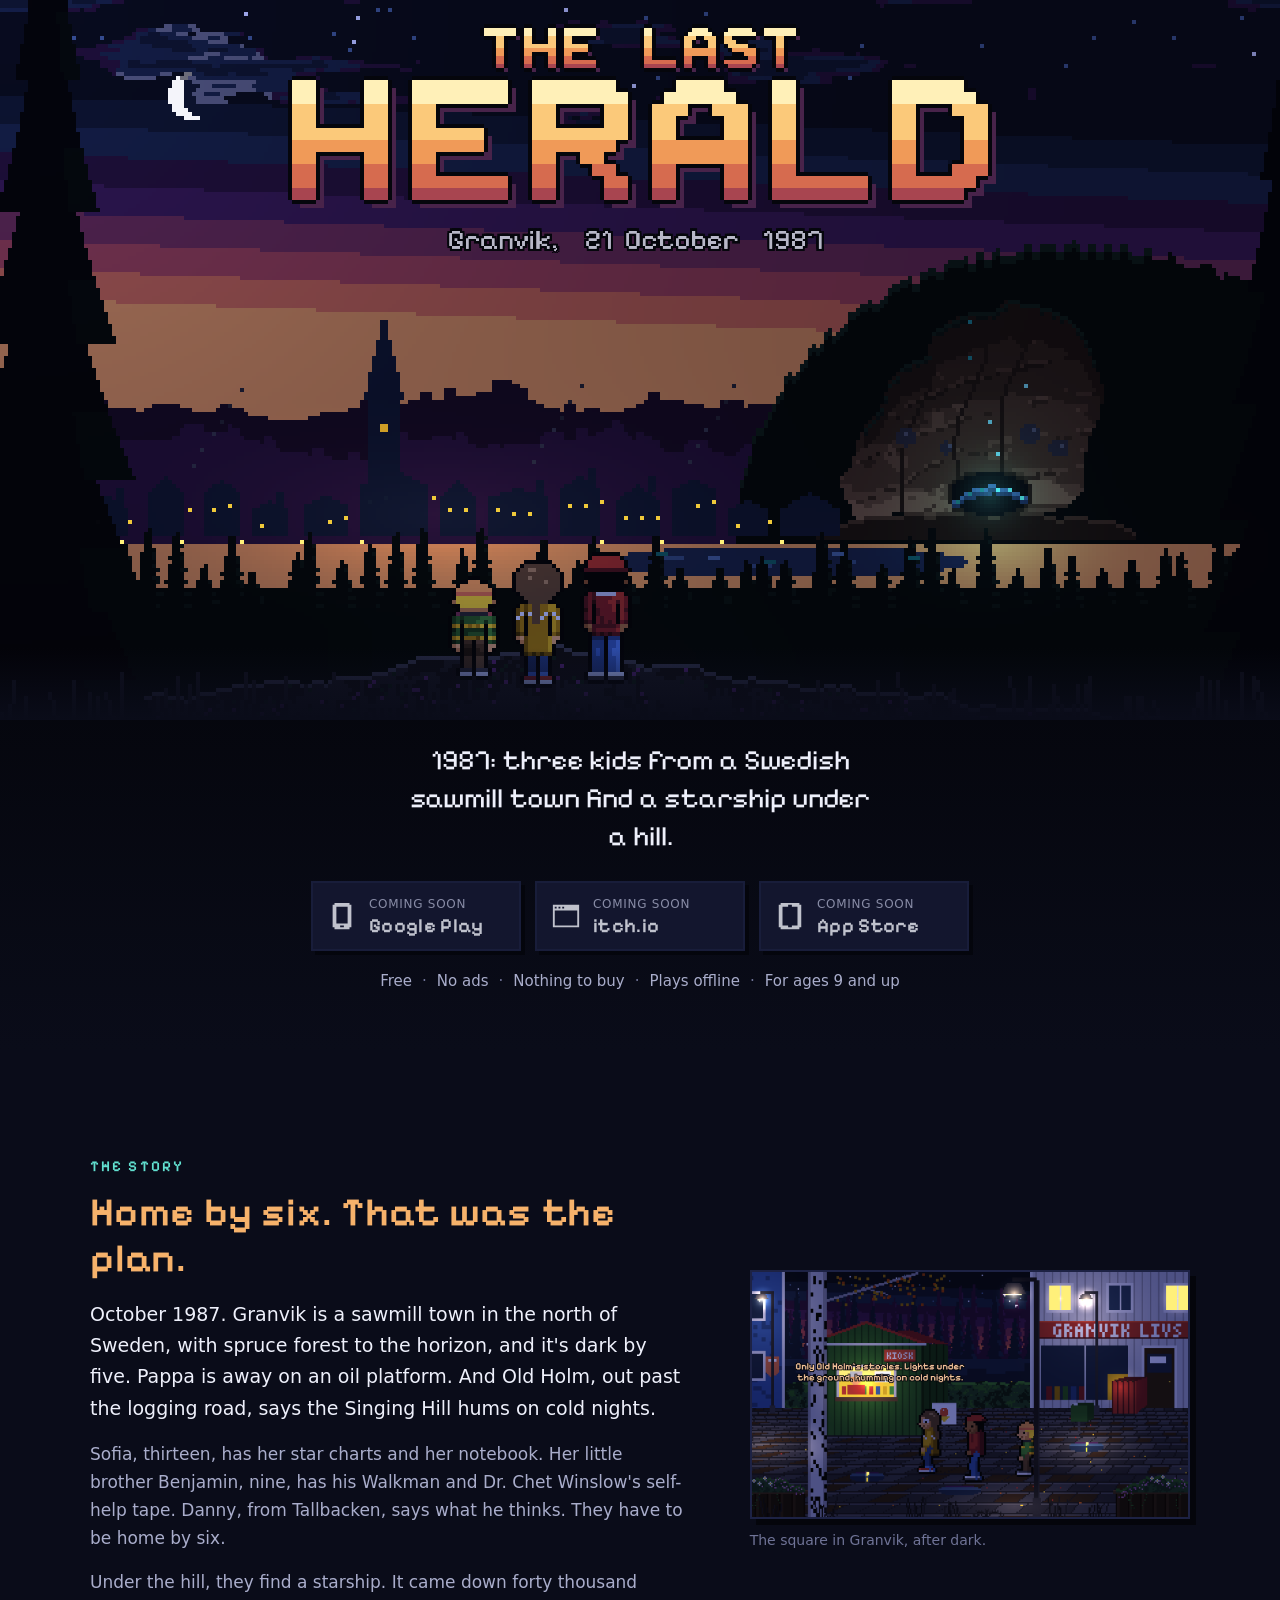
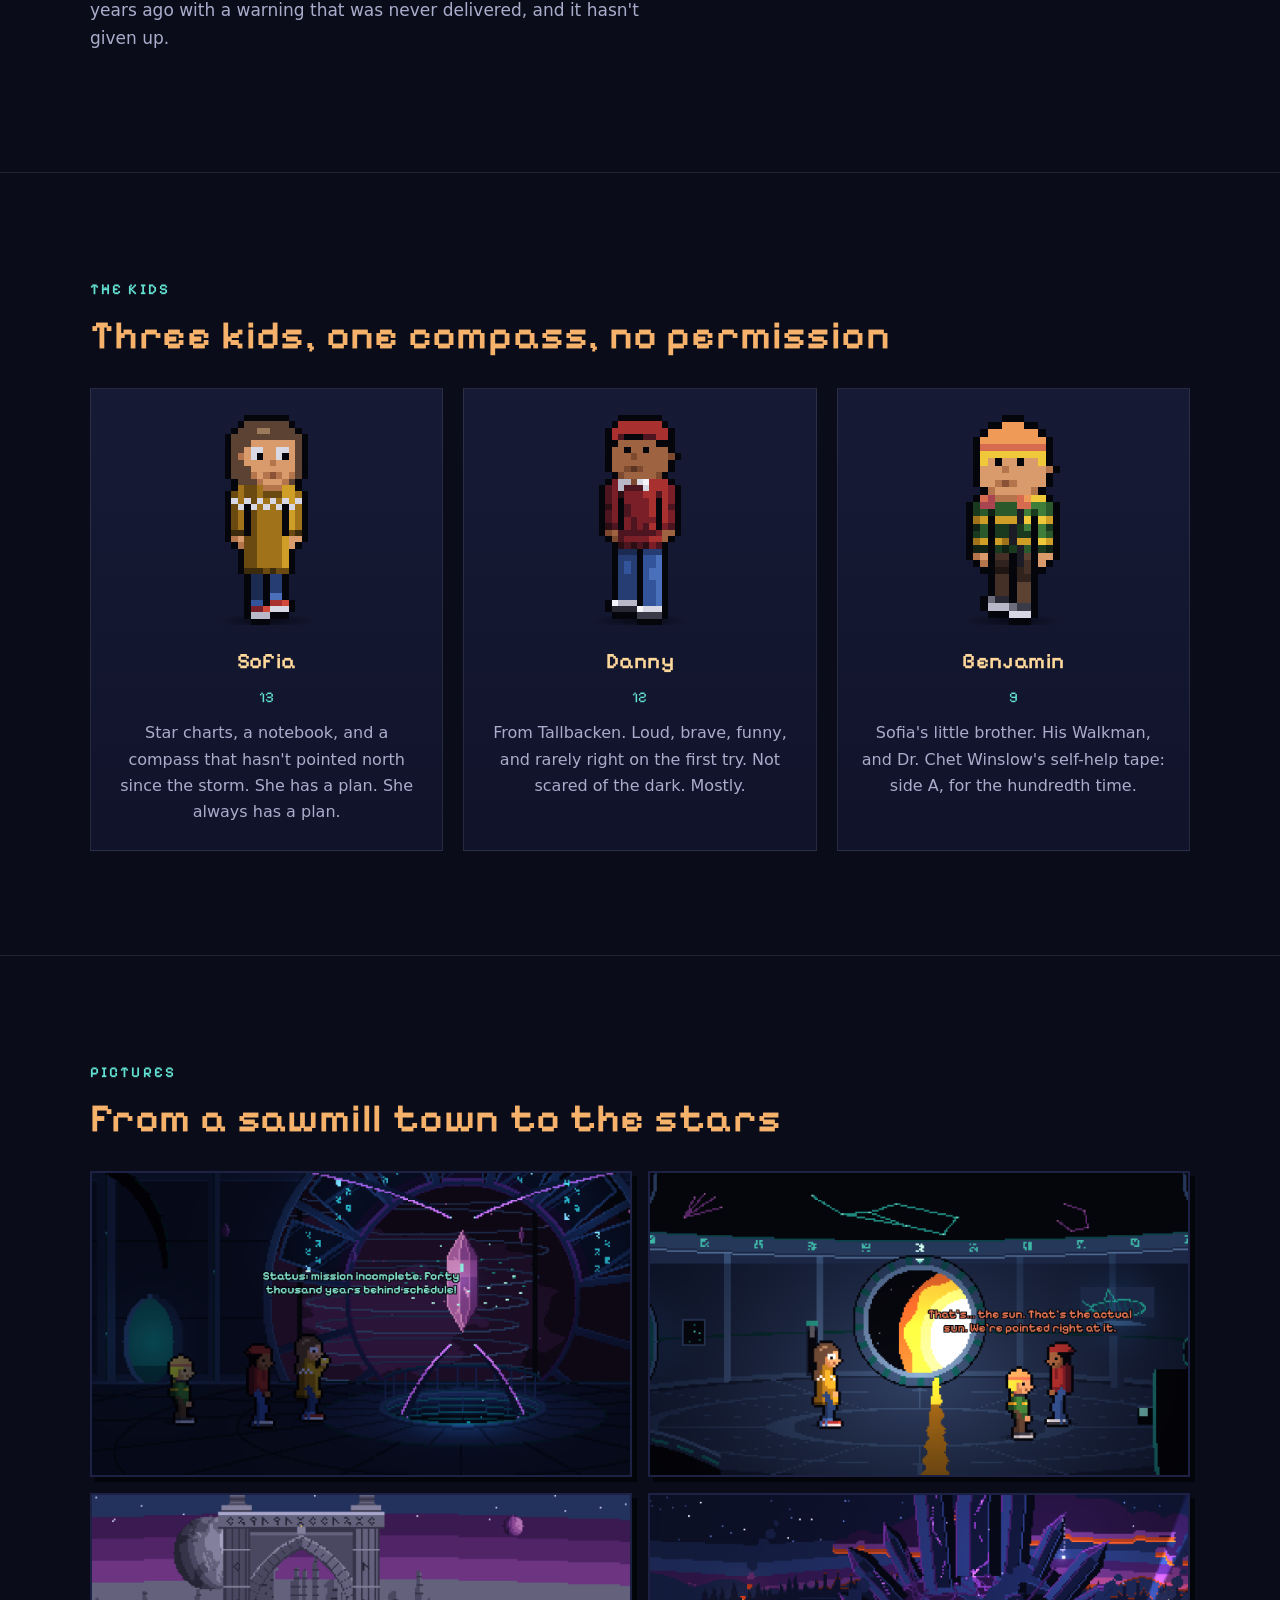
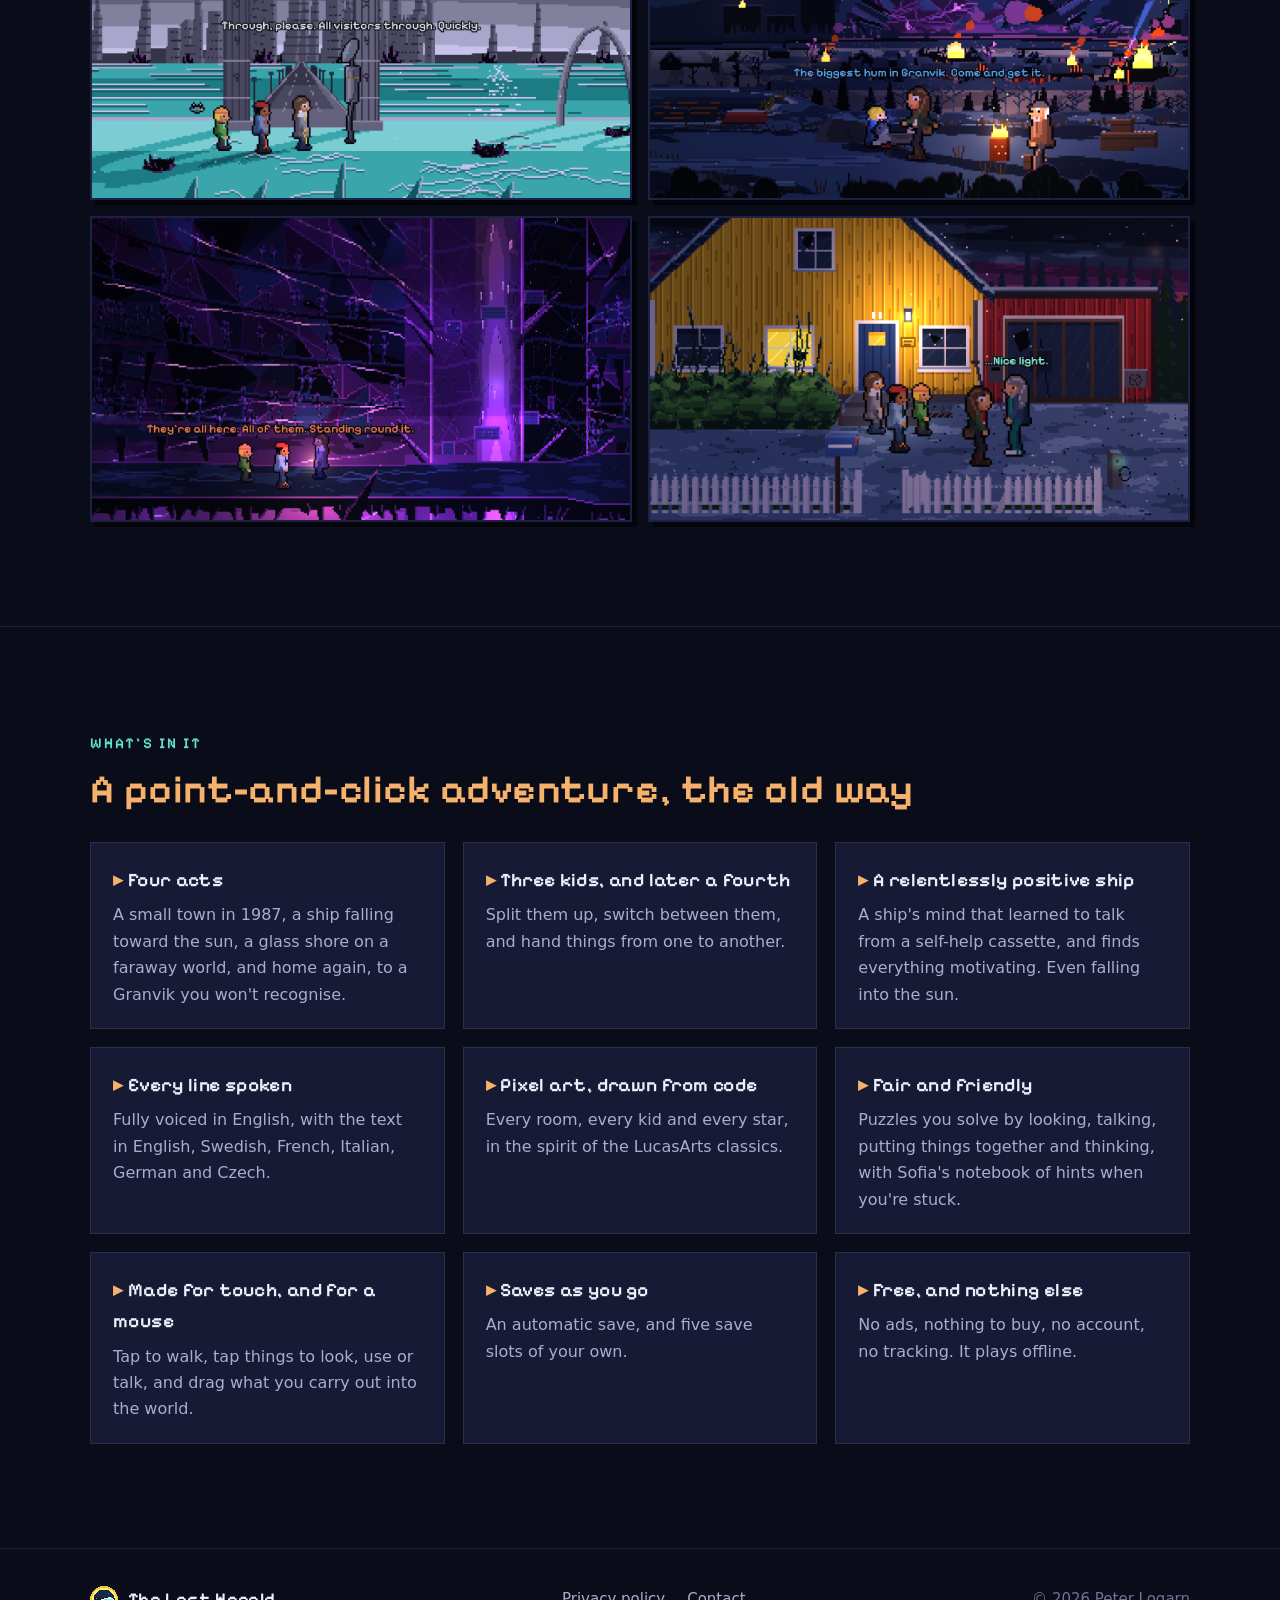
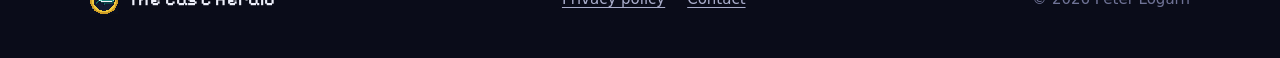
==== commit 248098d1: "The game's text is in Czech too: "Fully voiced in English, with the text in English, Swedish, French" ====
--- a/index.html
+++ b/index.html
@@ -110,7 +110,7 @@
         <div class="feature"><h3>Four acts</h3><p>A small town in 1987, a ship falling toward the sun, a glass shore on a faraway world, and home again, to a Granvik you won't recognise.</p></div>
         <div class="feature"><h3>Three kids, and later a fourth</h3><p>Split them up, switch between them, and hand things from one to another.</p></div>
         <div class="feature"><h3>A relentlessly positive ship</h3><p>A ship's mind that learned to talk from a self-help cassette, and finds everything motivating. Even falling into the sun.</p></div>
-        <div class="feature"><h3>Every line spoken</h3><p>Fully voiced in English, with the text in English, Swedish, French, Italian and German.</p></div>
+        <div class="feature"><h3>Every line spoken</h3><p>Fully voiced in English, with the text in English, Swedish, French, Italian, German and Czech.</p></div>
         <div class="feature"><h3>Pixel art, drawn from code</h3><p>Every room, every kid and every star, in the spirit of the LucasArts classics.</p></div>
         <div class="feature"><h3>Fair and friendly</h3><p>Puzzles you solve by looking, talking, putting things together and thinking, with Sofia's notebook of hints when you're stuck.</p></div>
         <div class="feature"><h3>Made for touch, and for a mouse</h3><p>Tap to walk, tap things to look, use or talk, and drag what you carry out into the world.</p></div>
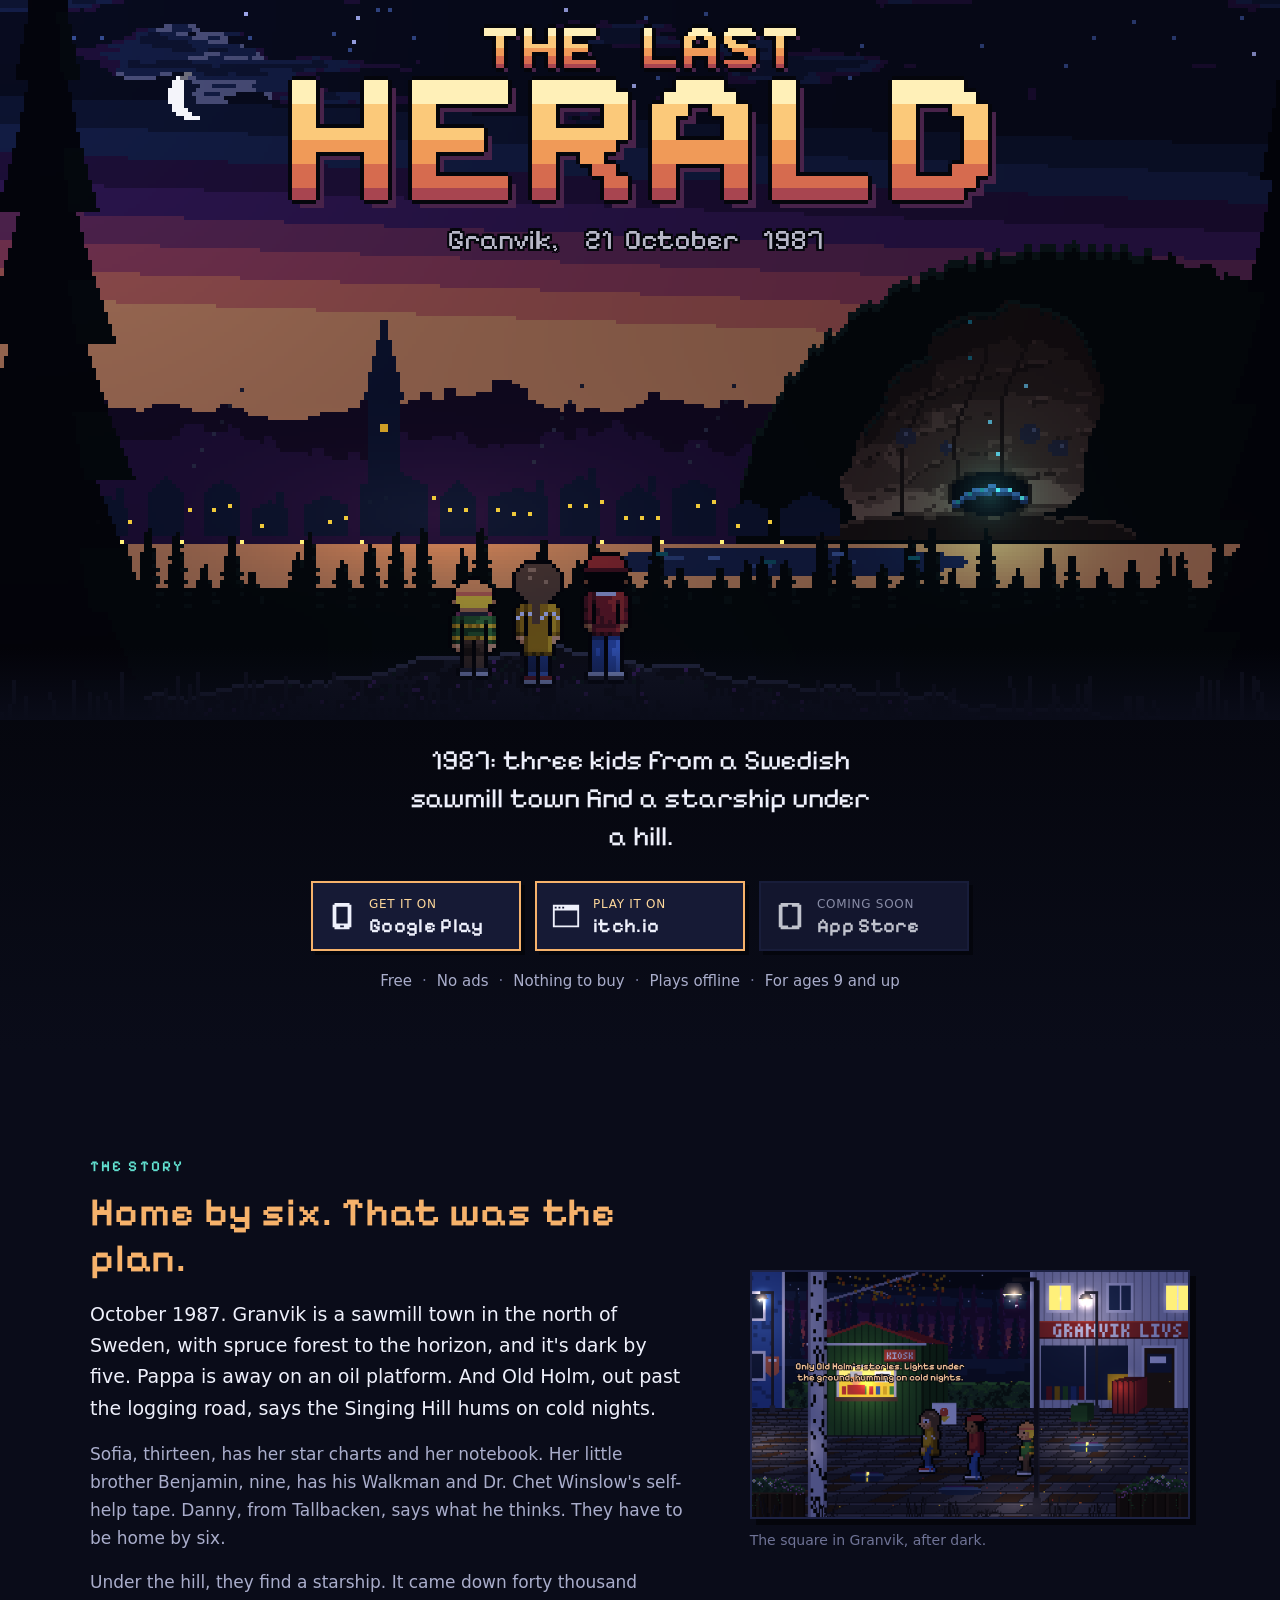
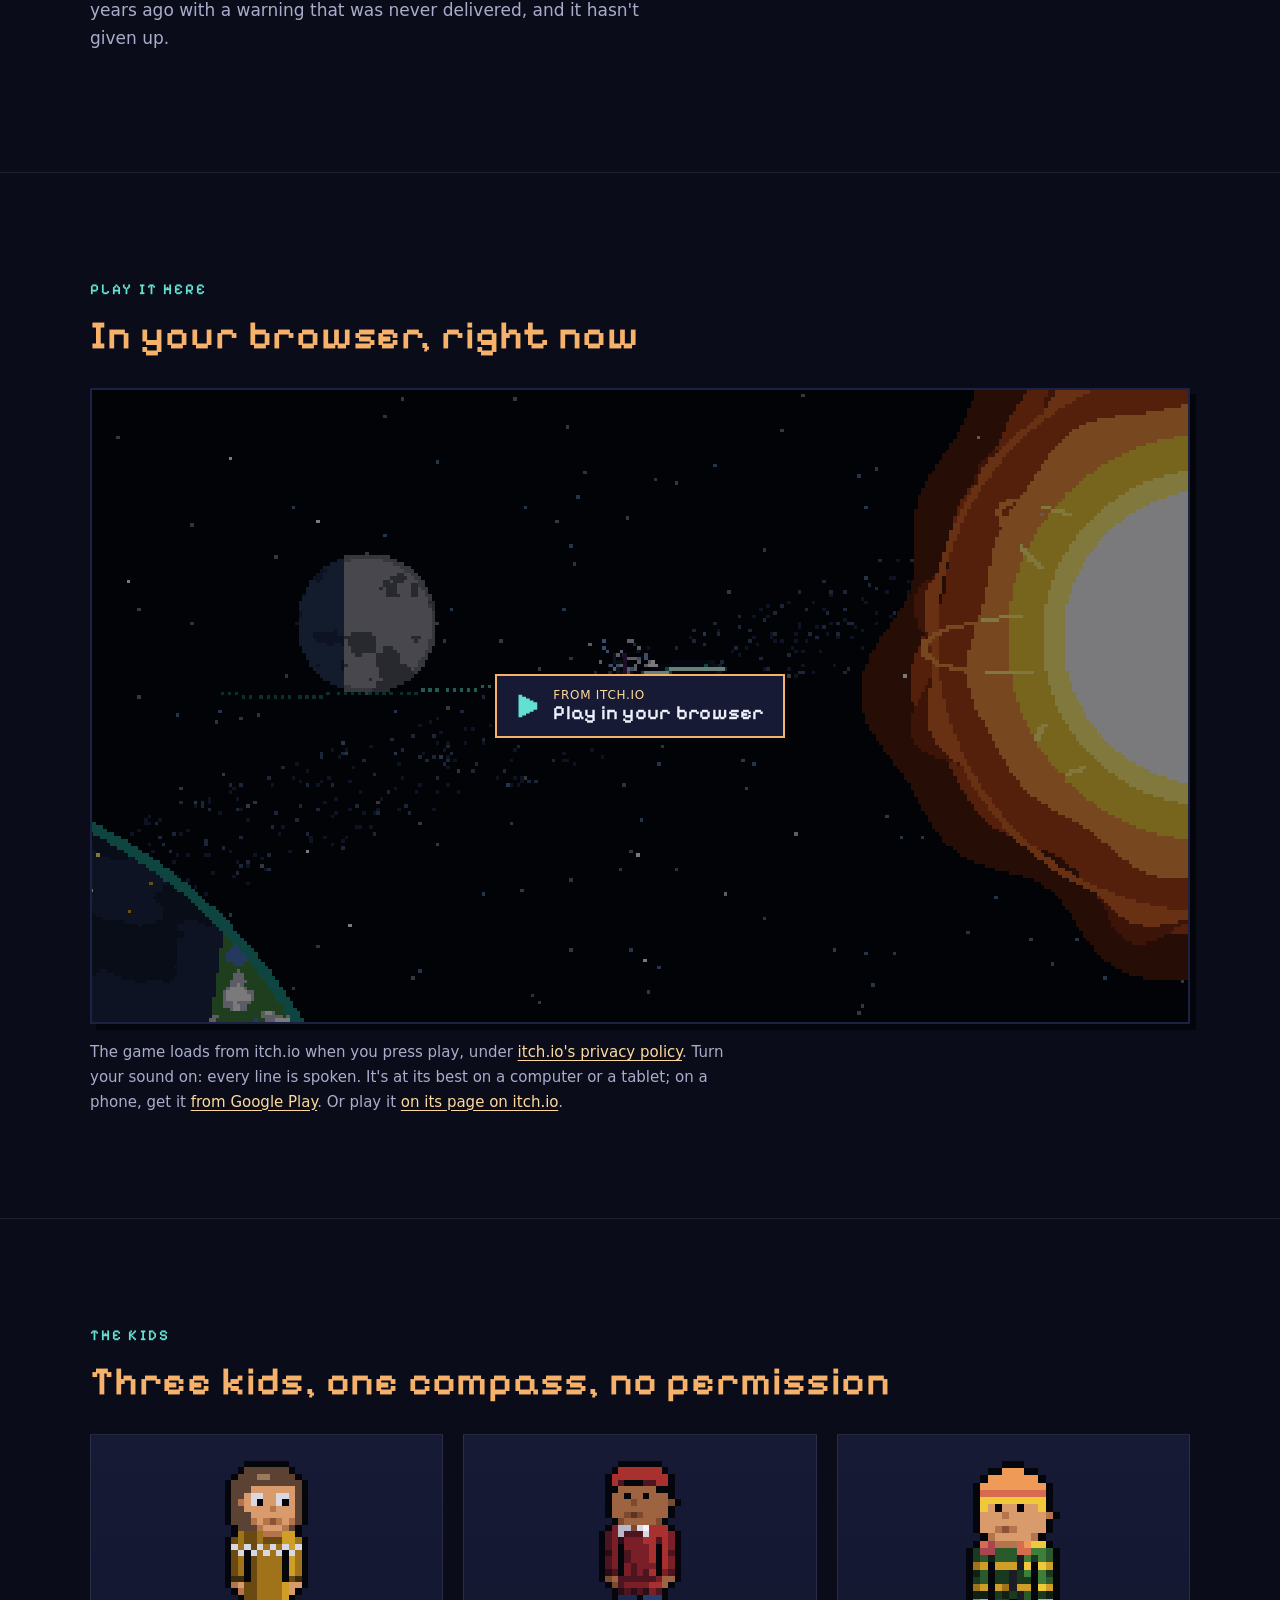
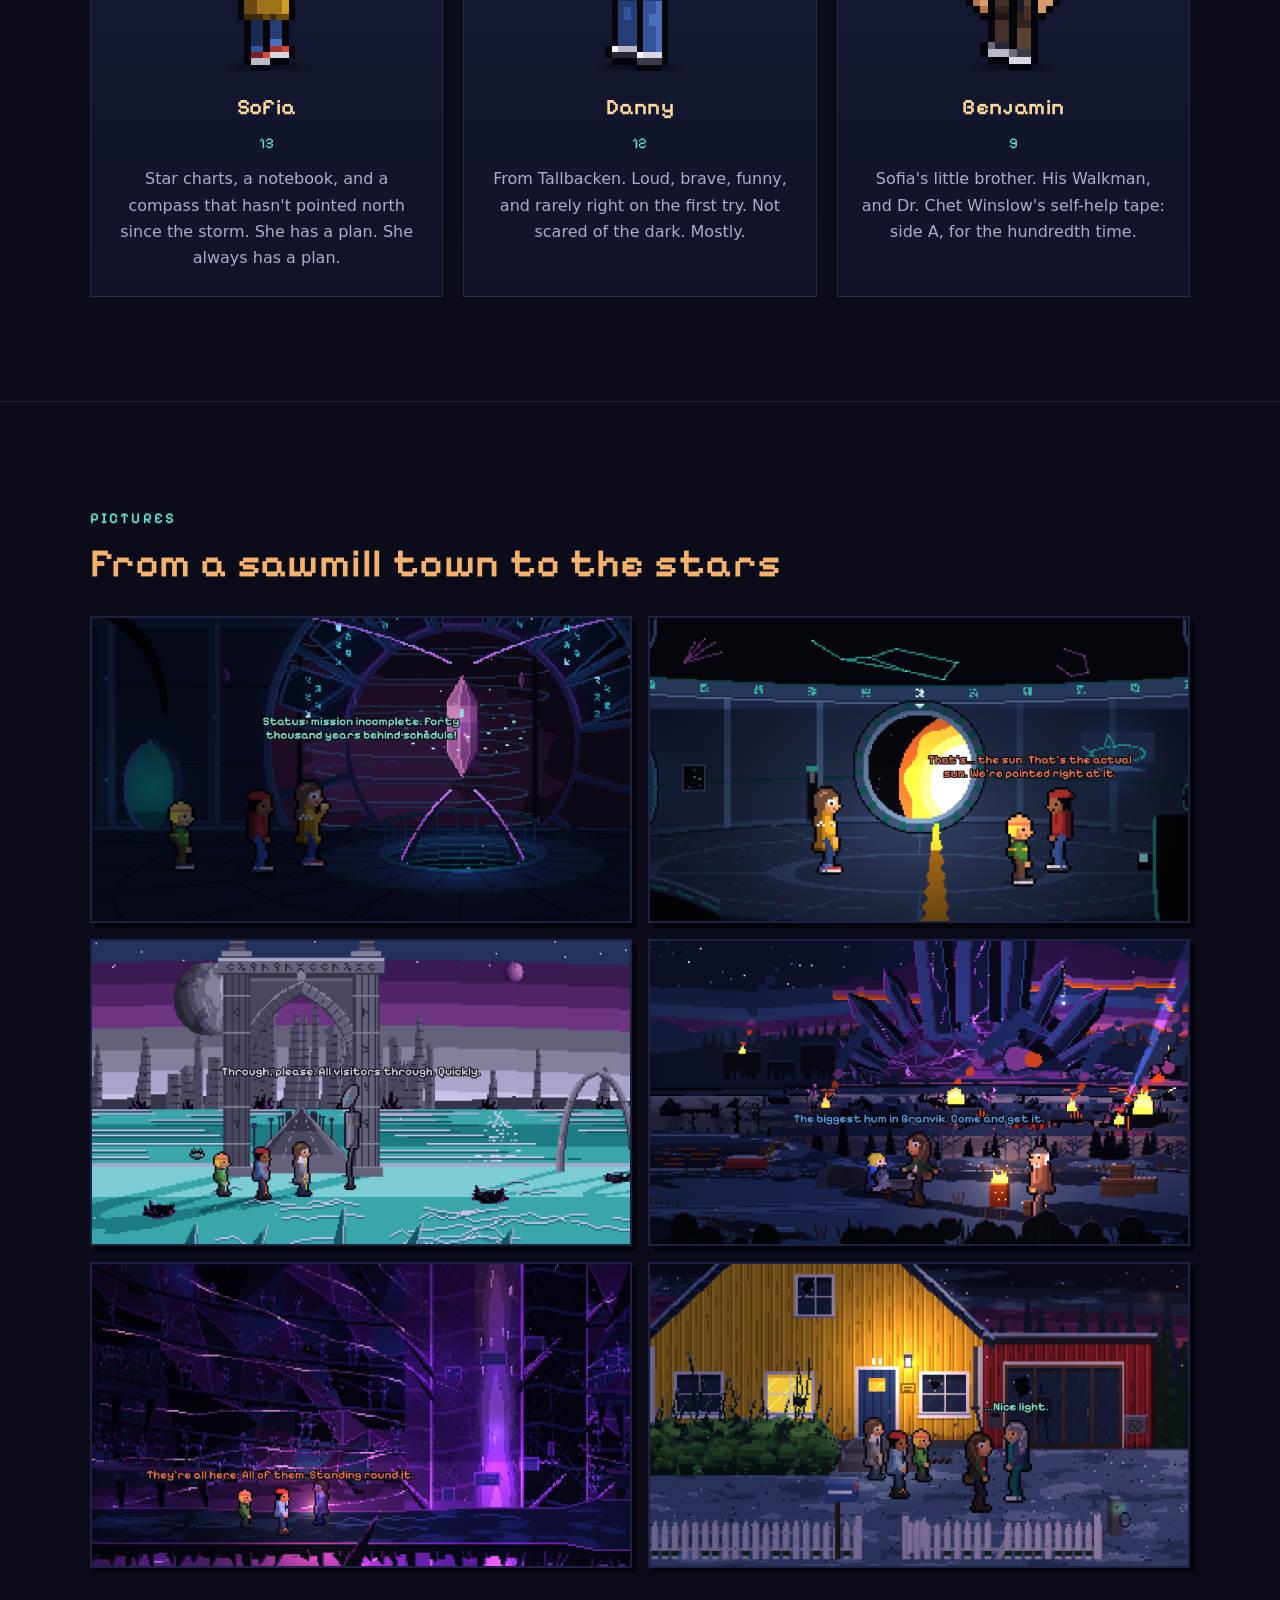
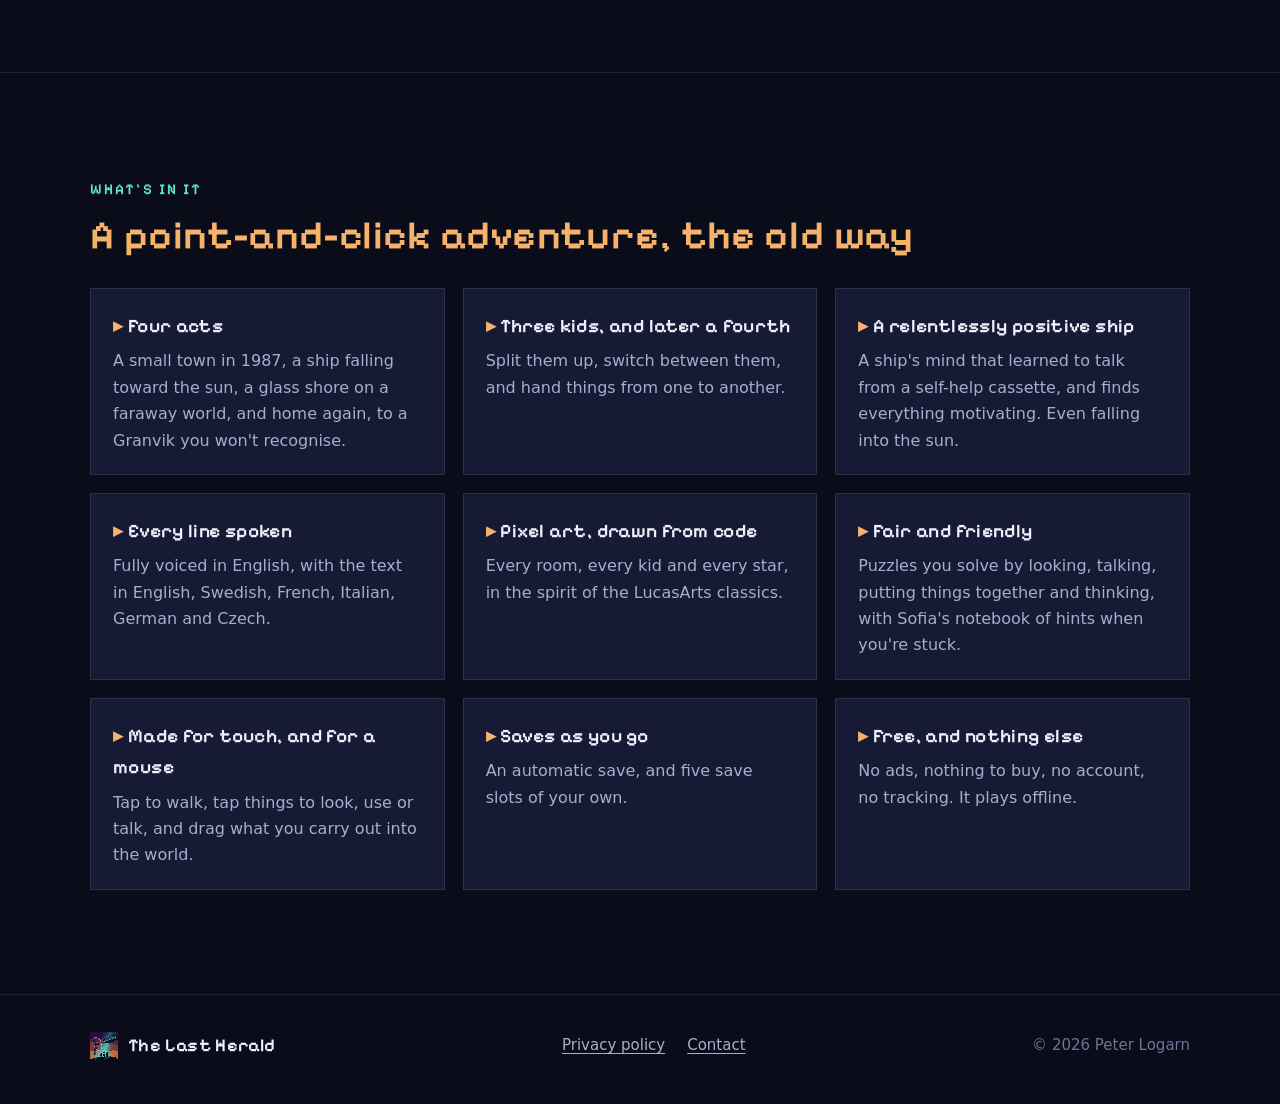
==== commit 57ab2426: "The game is out: the Google Play and itch.io buttons go live, and it can be played on the page. Unde" ====
--- a/index.html
+++ b/index.html
@@ -57,6 +57,21 @@
         <img class="framed" src="assets/screens/2-square.png" width="2880" height="1620" loading="lazy" alt="The three kids in Granvik's square at night, by the kiosk and the grocery shop.">
         <figcaption>The square in Granvik, after dark.</figcaption>
       </figure>
+    </div>
+  </section>
+
+  <section id="play" class="play">
+    <div class="wrap">
+      <span class="eyebrow">Play it here</span>
+      <h2>In your browser, right now</h2>
+      <div class="player" data-src="https://itch.io/embed-upload/20450633?color=0a0c19">
+        <img class="pixel" src="assets/screens/launch.png" width="2880" height="1620" loading="lazy" alt="">
+        <button type="button" class="btn live">
+          <svg viewBox="0 0 16 16" aria-hidden="true"><path fill="currentColor" d="M4 2h2v1h2v1h2v1h2v1h2v4h-2v1h-2v1H8v1H6v1H4z"/></svg>
+          <span><small>From itch.io</small><b>Play in your browser</b></span>
+        </button>
+      </div>
+      <p class="note">The game loads from itch.io when you press play, under <a href="https://itch.io/docs/legal/privacy-policy">itch.io's privacy policy</a>. Turn your sound on: every line is spoken. It's at its best on a computer or a tablet; on a phone, get it <a href="https://play.google.com/store/apps/details?id=io.github.logge.lastherald">from Google Play</a>. Or play it <a href="https://plogarn.itch.io/the-last-herald">on its page on itch.io</a>.</p>
     </div>
   </section>
 
--- a/css/site.css
+++ b/css/site.css
@@ -113,6 +113,18 @@
 .framed { border: 2px solid var(--panel-2); box-shadow: 6px 6px 0 #04050b; background: #000; }
 figcaption { color: var(--dim); font-size: 14px; margin-top: 10px; }
 
+/* ---- Play it here: a picture and a button, then itch.io's player in its place (the game, and its bar under it) ---- */
+.player {
+  position: relative; margin-top: 30px; aspect-ratio: 1280 / 740; display: grid; place-items: center; overflow: hidden;
+  background: #000; border: 2px solid var(--panel-2); box-shadow: 6px 6px 0 #04050b;
+}
+.player img { position: absolute; inset: 0; width: 100%; height: 100%; object-fit: cover; opacity: 0.5; }
+.player button { position: relative; width: auto; min-width: 0; font-family: var(--pixel); cursor: pointer; } /* (its own size, on a phone too) */
+.player button:hover { transform: translate(-2px, -2px); box-shadow: 6px 6px 0 #04050b; }
+.player button svg { color: var(--teal); }
+.player iframe { width: 100%; height: 100%; border: 0; display: block; }
+.play .note { color: var(--muted); font-size: 15px; margin: 16px 0 0; max-width: 70ch; }
+
 /* ---- The kids ---- */
 .kids { display: grid; grid-template-columns: repeat(3, 1fr); gap: 20px; margin-top: 30px; }
 .kid { background: linear-gradient(to bottom, var(--panel), var(--bg-2)); border: 1px solid var(--line); padding: 26px 22px 24px; text-align: center; }
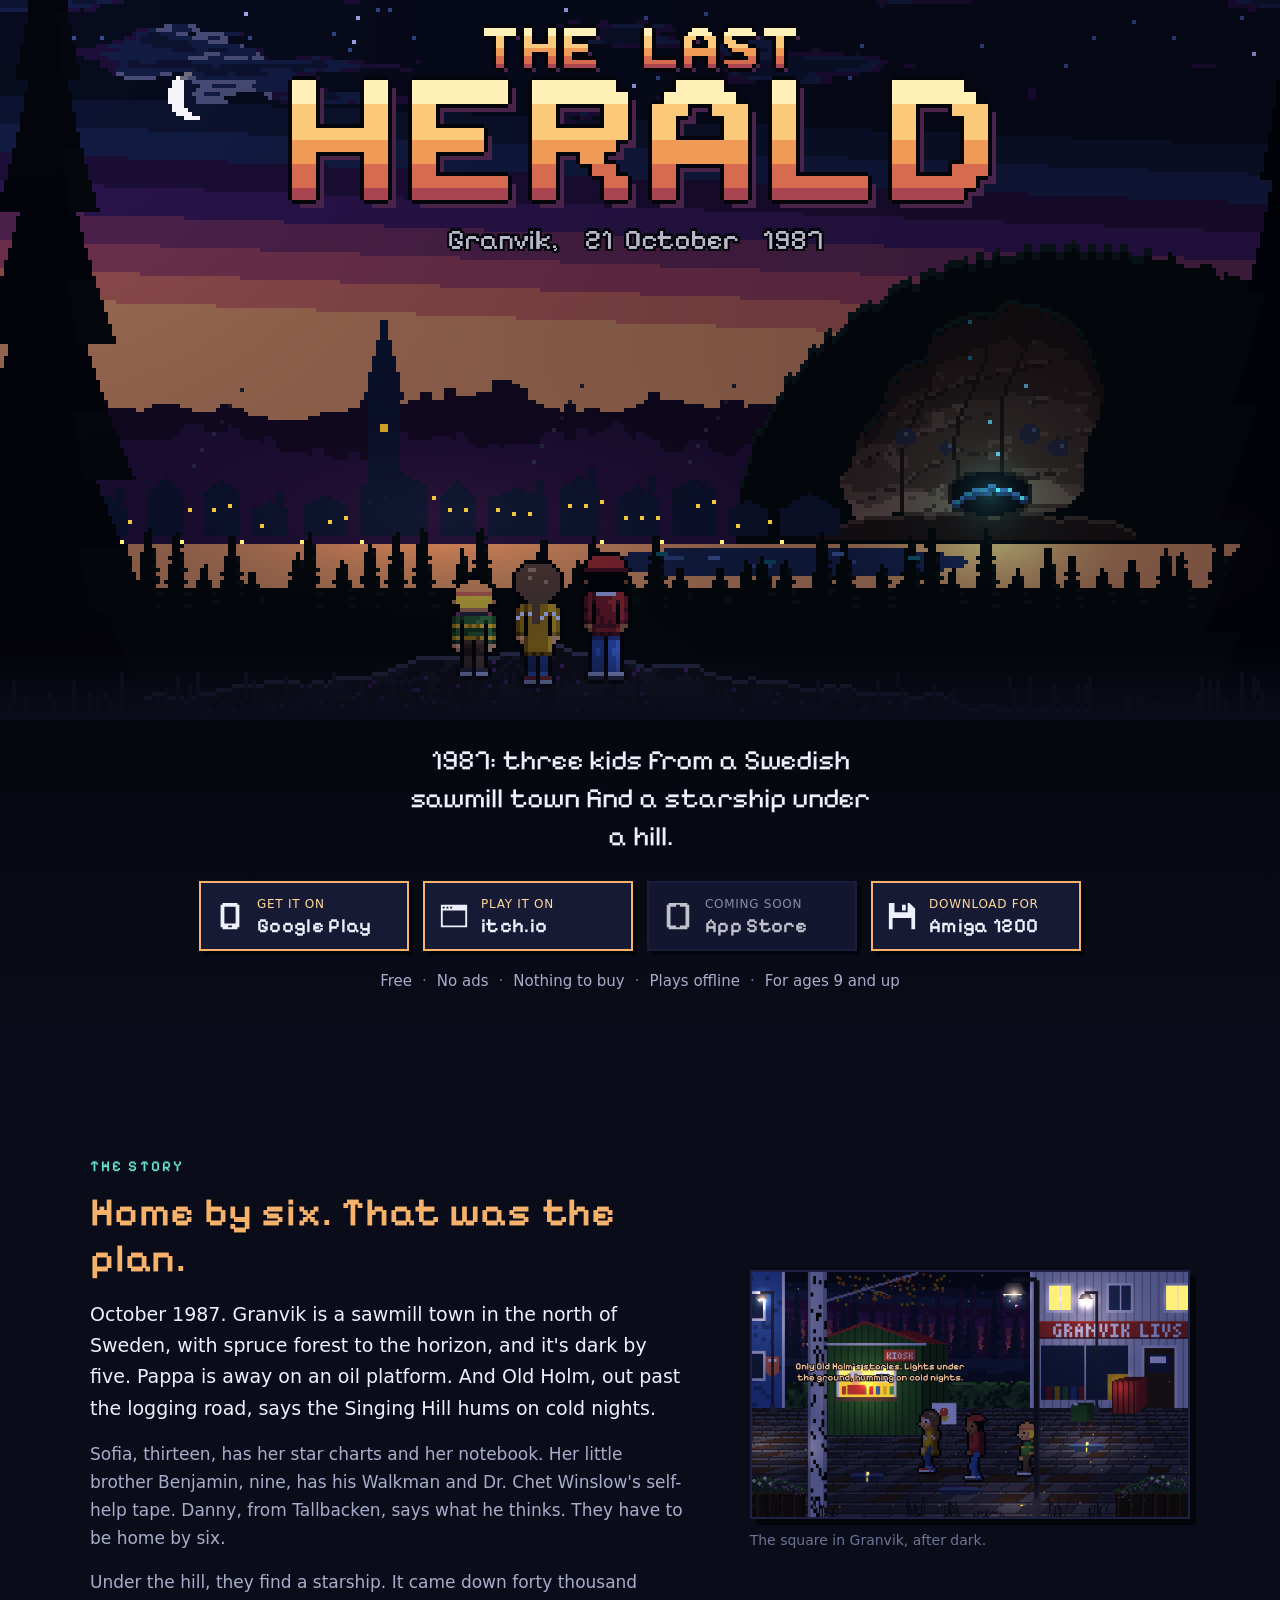
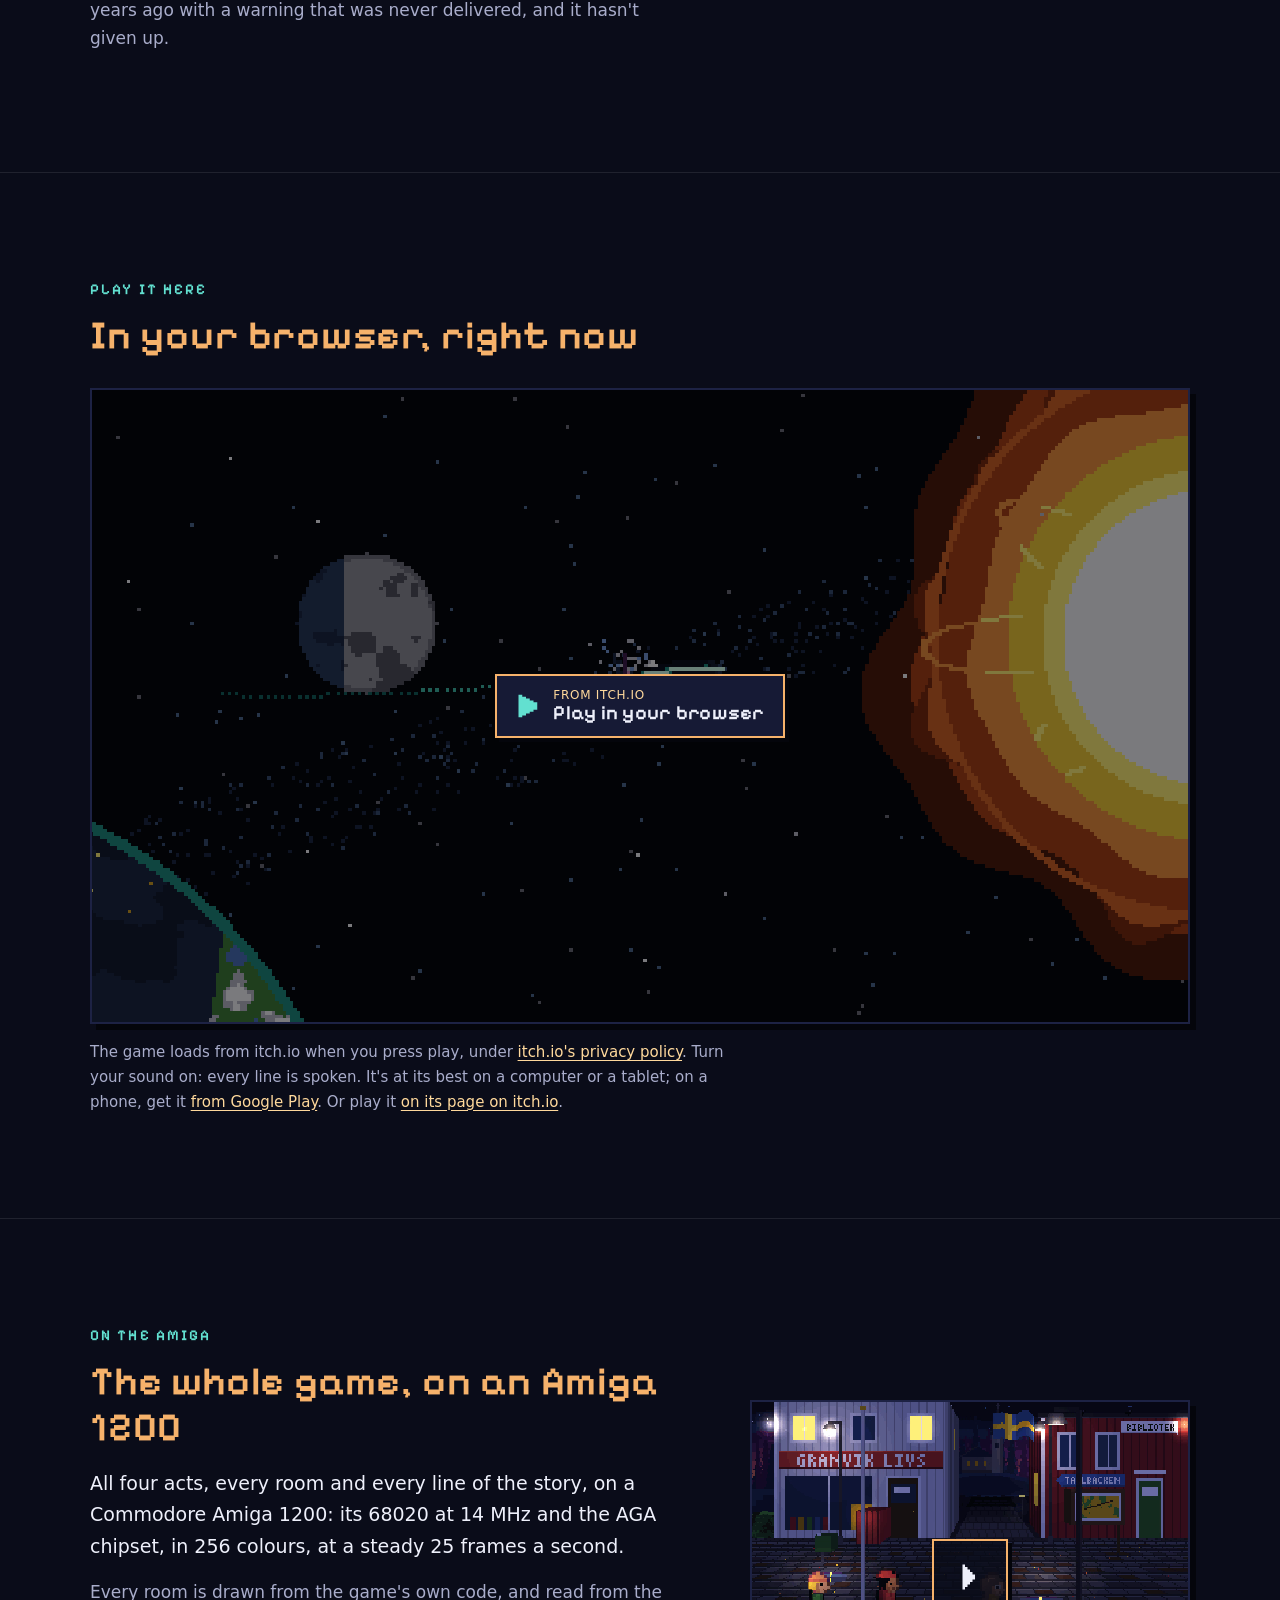
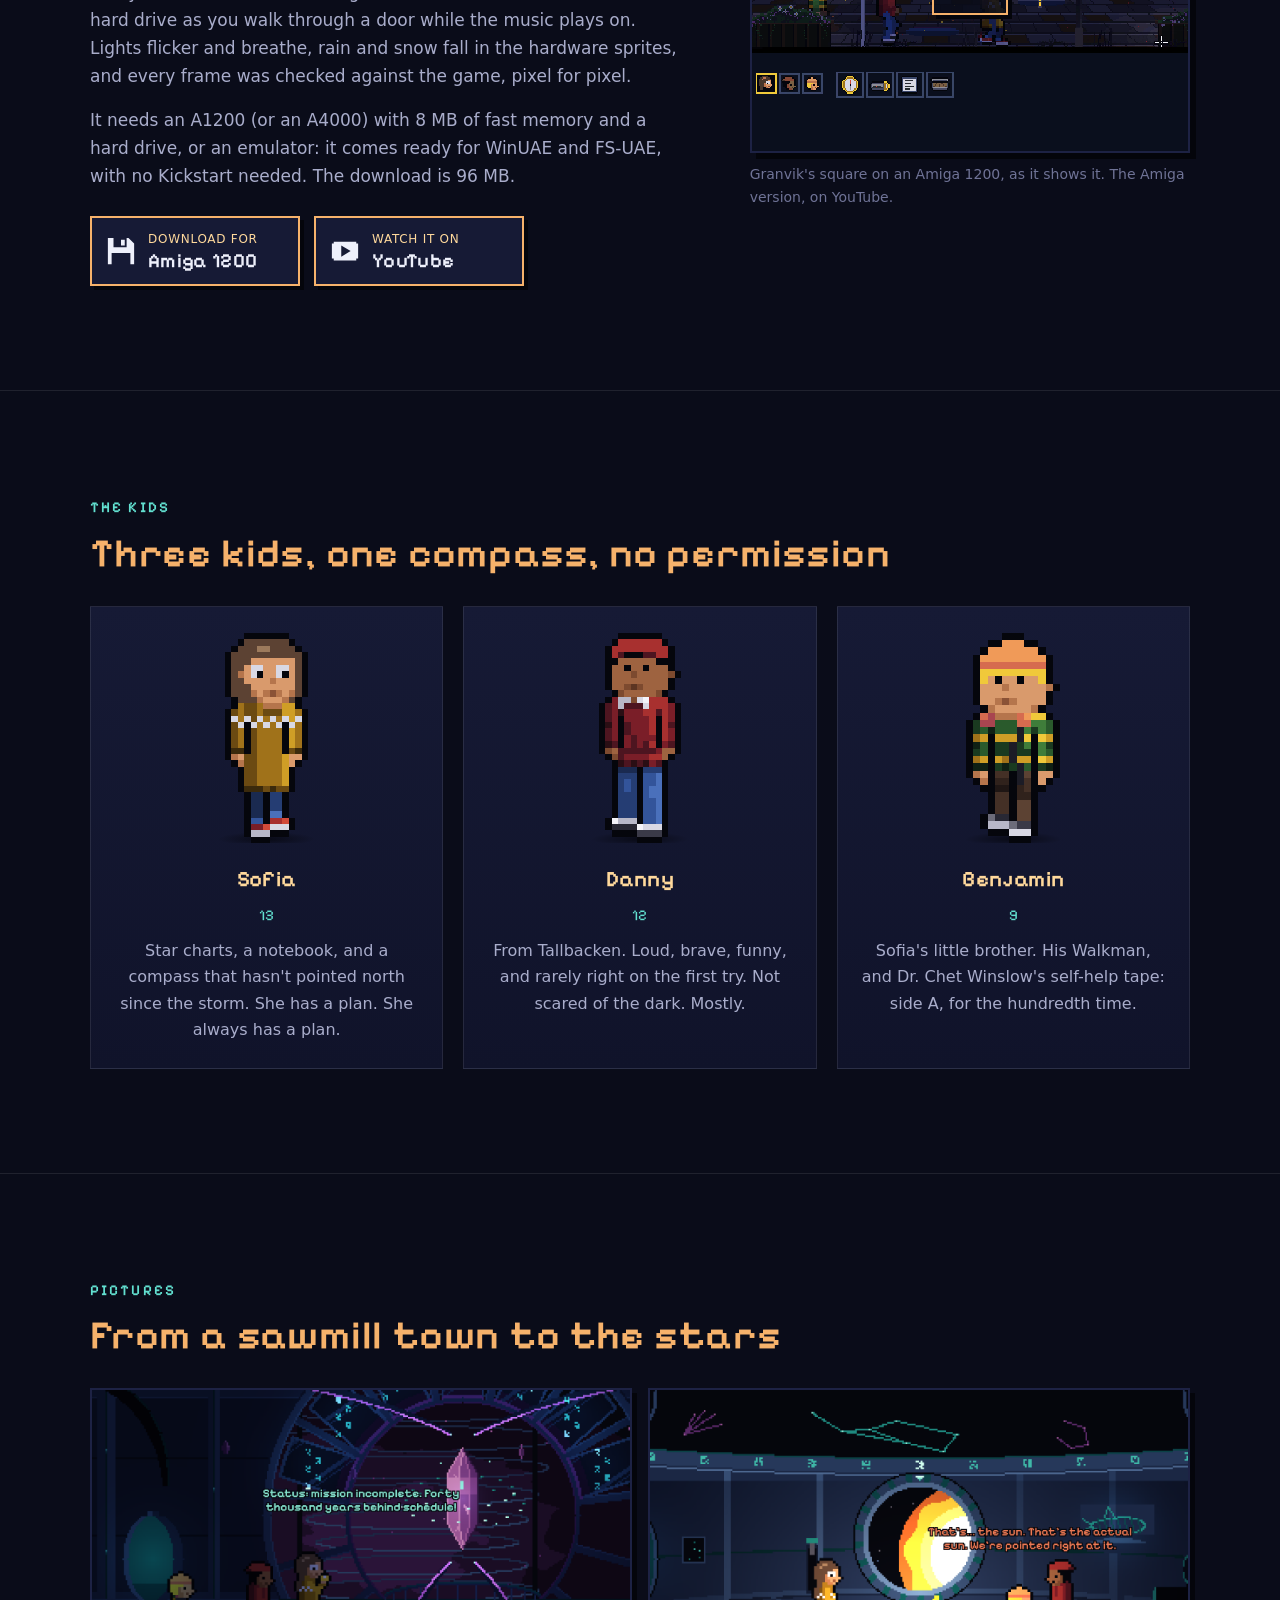
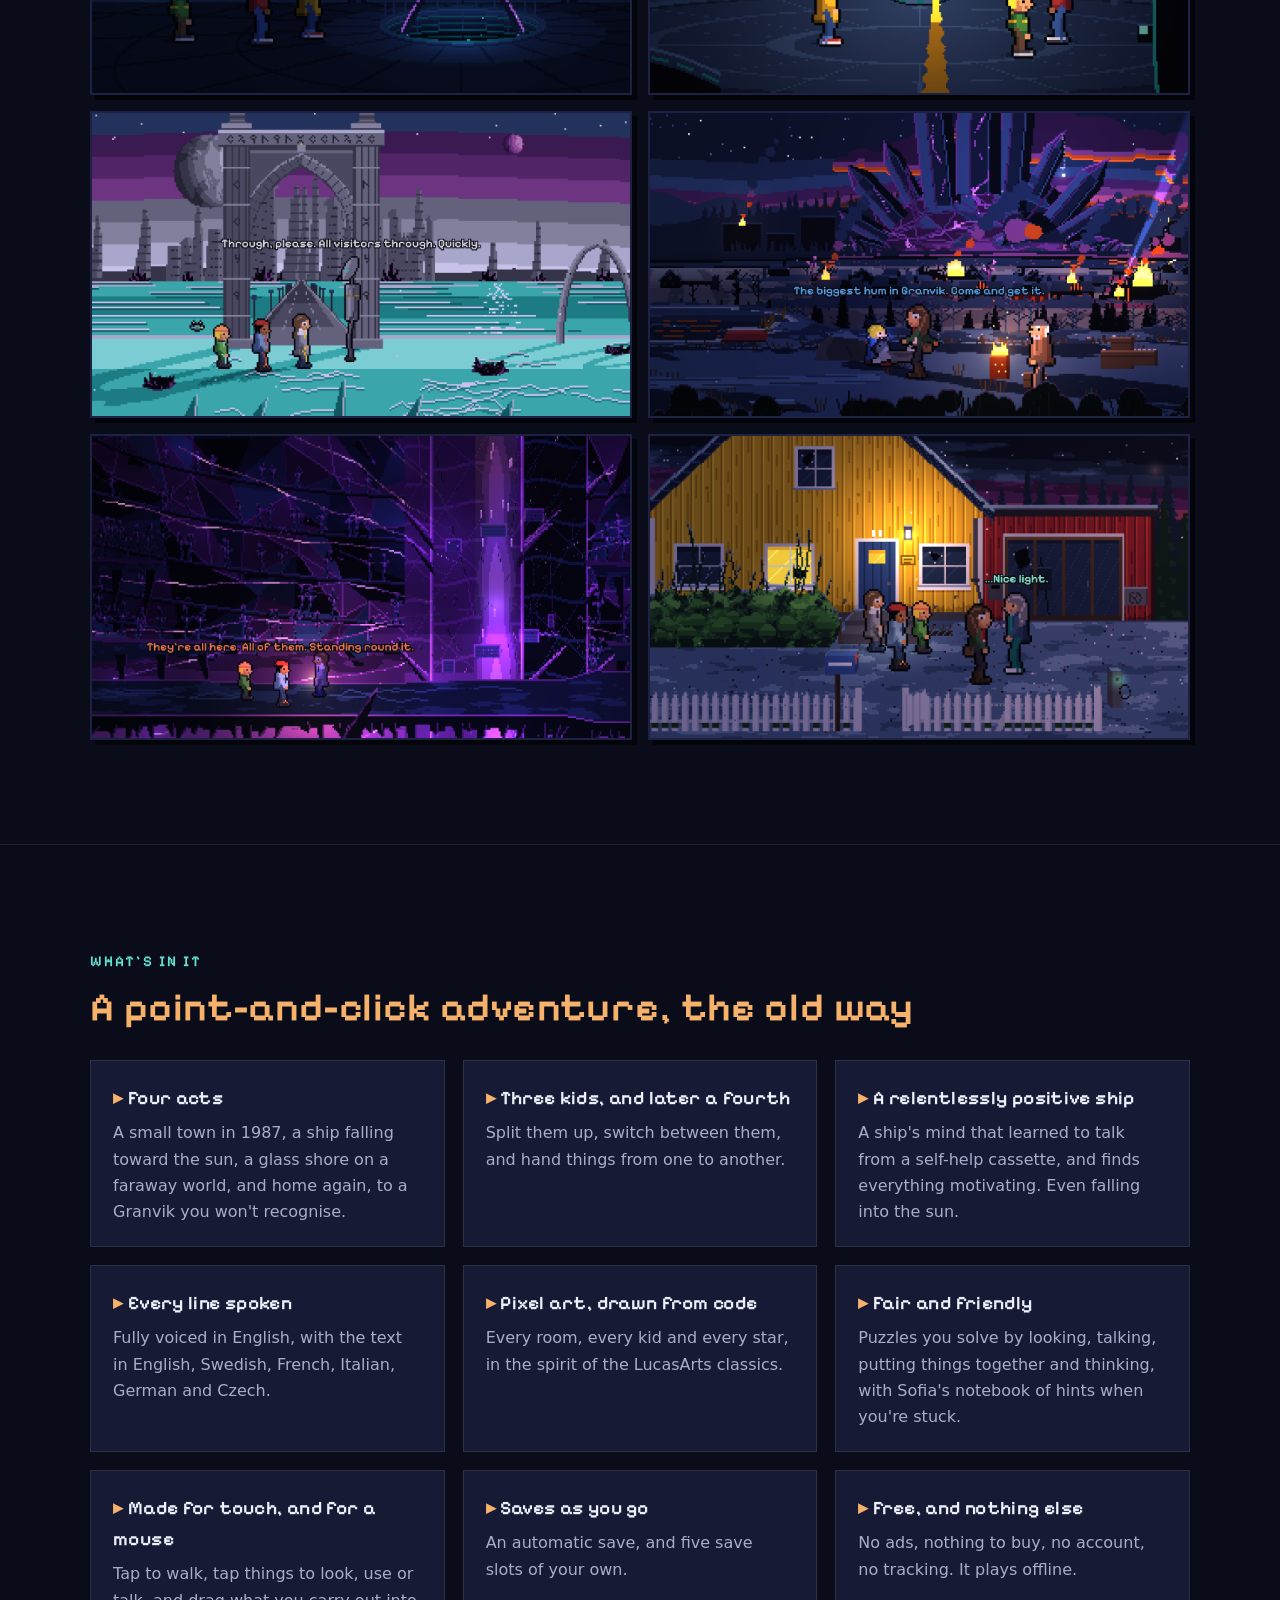
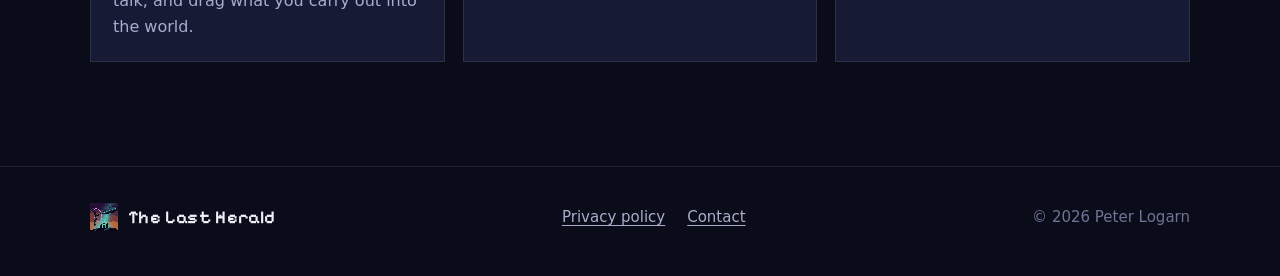
==== commit 46f30430: "The Amiga 1200: a button to download it, and a section with its demo film At the top, beside the sto" ====
--- a/index.html
+++ b/index.html
@@ -38,6 +38,10 @@
         <svg viewBox="0 0 16 16" aria-hidden="true"><path fill="currentColor" d="M3 1h10v1h1v12h-1v1H3v-1H2V2h1zm1 2v10h8V3zm3-1v1h2V2zm0 11v1h2v-1z"/></svg>
         <span><small>Coming soon</small><b>App Store</b></span>
       </a>
+      <a class="btn soon" data-store="amiga" aria-disabled="true">
+        <svg viewBox="0 0 16 16" aria-hidden="true"><path fill="currentColor" fill-rule="evenodd" d="M1 1h11l3 3v11H1zm3 0v5h7V1zm4 1h2v3H8zM3 9v6h10V9z"/></svg>
+        <span><small>Coming soon</small><b>Amiga 1200</b></span>
+      </a>
     </div>
     <p class="facts"><span>Free</span><span>No ads</span><span>Nothing to buy</span><span>Plays offline</span><span>For ages 9 and up</span></p>
   </div>
@@ -72,6 +76,35 @@
         </button>
       </div>
       <p class="note">The game loads from itch.io when you press play, under <a href="https://itch.io/docs/legal/privacy-policy">itch.io's privacy policy</a>. Turn your sound on: every line is spoken. It's at its best on a computer or a tablet; on a phone, get it <a href="https://play.google.com/store/apps/details?id=io.github.logge.lastherald">from Google Play</a>. Or play it <a href="https://plogarn.itch.io/the-last-herald">on its page on itch.io</a>.</p>
+    </div>
+  </section>
+
+  <section id="amiga" class="amiga">
+    <div class="wrap story">
+      <div>
+        <span class="eyebrow">On the Amiga</span>
+        <h2>The whole game, on an Amiga 1200</h2>
+        <p>All four acts, every room and every line of the story, on a Commodore Amiga 1200: its 68020 at 14 MHz and the AGA chipset, in 256 colours, at a steady 25 frames a second.</p>
+        <p>Every room is drawn from the game's own code, and read from the hard drive as you walk through a door while the music plays on. Lights flicker and breathe, rain and snow fall in the hardware sprites, and every frame was checked against the game, pixel for pixel.</p>
+        <p>It needs an A1200 (or an A4000) with 8 MB of fast memory and a hard drive, or an emulator: it comes ready for WinUAE and FS-UAE, with no Kickstart needed. The download is 96 MB.</p>
+        <div class="stores">
+          <a class="btn soon" data-store="amiga" aria-disabled="true">
+            <svg viewBox="0 0 16 16" aria-hidden="true"><path fill="currentColor" fill-rule="evenodd" d="M1 1h11l3 3v11H1zm3 0v5h7V1zm4 1h2v3H8zM3 9v6h10V9z"/></svg>
+            <span><small>Coming soon</small><b>Amiga 1200</b></span>
+          </a>
+          <a class="btn live" href="https://www.youtube.com/watch?v=VHJVSludNbY" rel="noopener">
+            <svg viewBox="0 0 16 16" aria-hidden="true"><path fill="currentColor" fill-rule="evenodd" d="M2 3h12v1h1v8h-1v1H2v-1H1V4h1zm4 2v6l5-3z"/></svg>
+            <span><small>Watch it on</small><b>YouTube</b></span>
+          </a>
+        </div>
+      </div>
+      <figure>
+        <a class="video" href="https://www.youtube.com/watch?v=VHJVSludNbY" rel="noopener" aria-label="Watch the Amiga version on YouTube">
+          <img class="pixel framed" src="assets/amiga/square.png" width="320" height="256" loading="lazy" alt="The three kids in Granvik's square at night on an Amiga 1200, the lane up to the church behind them, the panel of the kids and what they carry under the picture.">
+          <span class="play" aria-hidden="true"><svg viewBox="0 0 16 16"><path fill="currentColor" d="M5 3h1v1h1v1h1v1h1v1h1v2H9v1H8v1H7v1H6v1H5z"/></svg></span>
+        </a>
+        <figcaption>Granvik's square on an Amiga 1200, as it shows it. The Amiga version, on YouTube.</figcaption>
+      </figure>
     </div>
   </section>
 
--- a/css/site.css
+++ b/css/site.css
@@ -123,6 +123,18 @@
 .player button:hover { transform: translate(-2px, -2px); box-shadow: 6px 6px 0 #04050b; }
 .player button svg { color: var(--teal); }
 .player iframe { width: 100%; height: 100%; border: 0; display: block; }
+
+/* ---- On the Amiga: the story's layout, its buttons left, the Amiga's own picture (320 x 256, sharp) linking to the video ---- */
+.amiga .stores { justify-content: flex-start; margin-top: 26px; }
+.amiga .video { position: relative; display: block; }
+.amiga .video img { width: 100%; }
+.amiga .video .play {
+  position: absolute; left: 50%; top: 50%; width: 76px; height: 76px; transform: translate(-50%, -50%);
+  display: grid; place-items: center; color: var(--ink); background: rgba(10, 12, 25, 0.78); border: 2px solid var(--gold);
+  box-shadow: 4px 4px 0 #04050b; transition: transform 0.12s, background 0.12s;
+}
+.amiga .video .play svg { width: 40px; height: 40px; }
+.amiga .video:hover .play { transform: translate(calc(-50% - 2px), calc(-50% - 2px)); background: var(--panel); }
 .play .note { color: var(--muted); font-size: 15px; margin: 16px 0 0; max-width: 70ch; }
 
 /* ---- The kids ---- */
